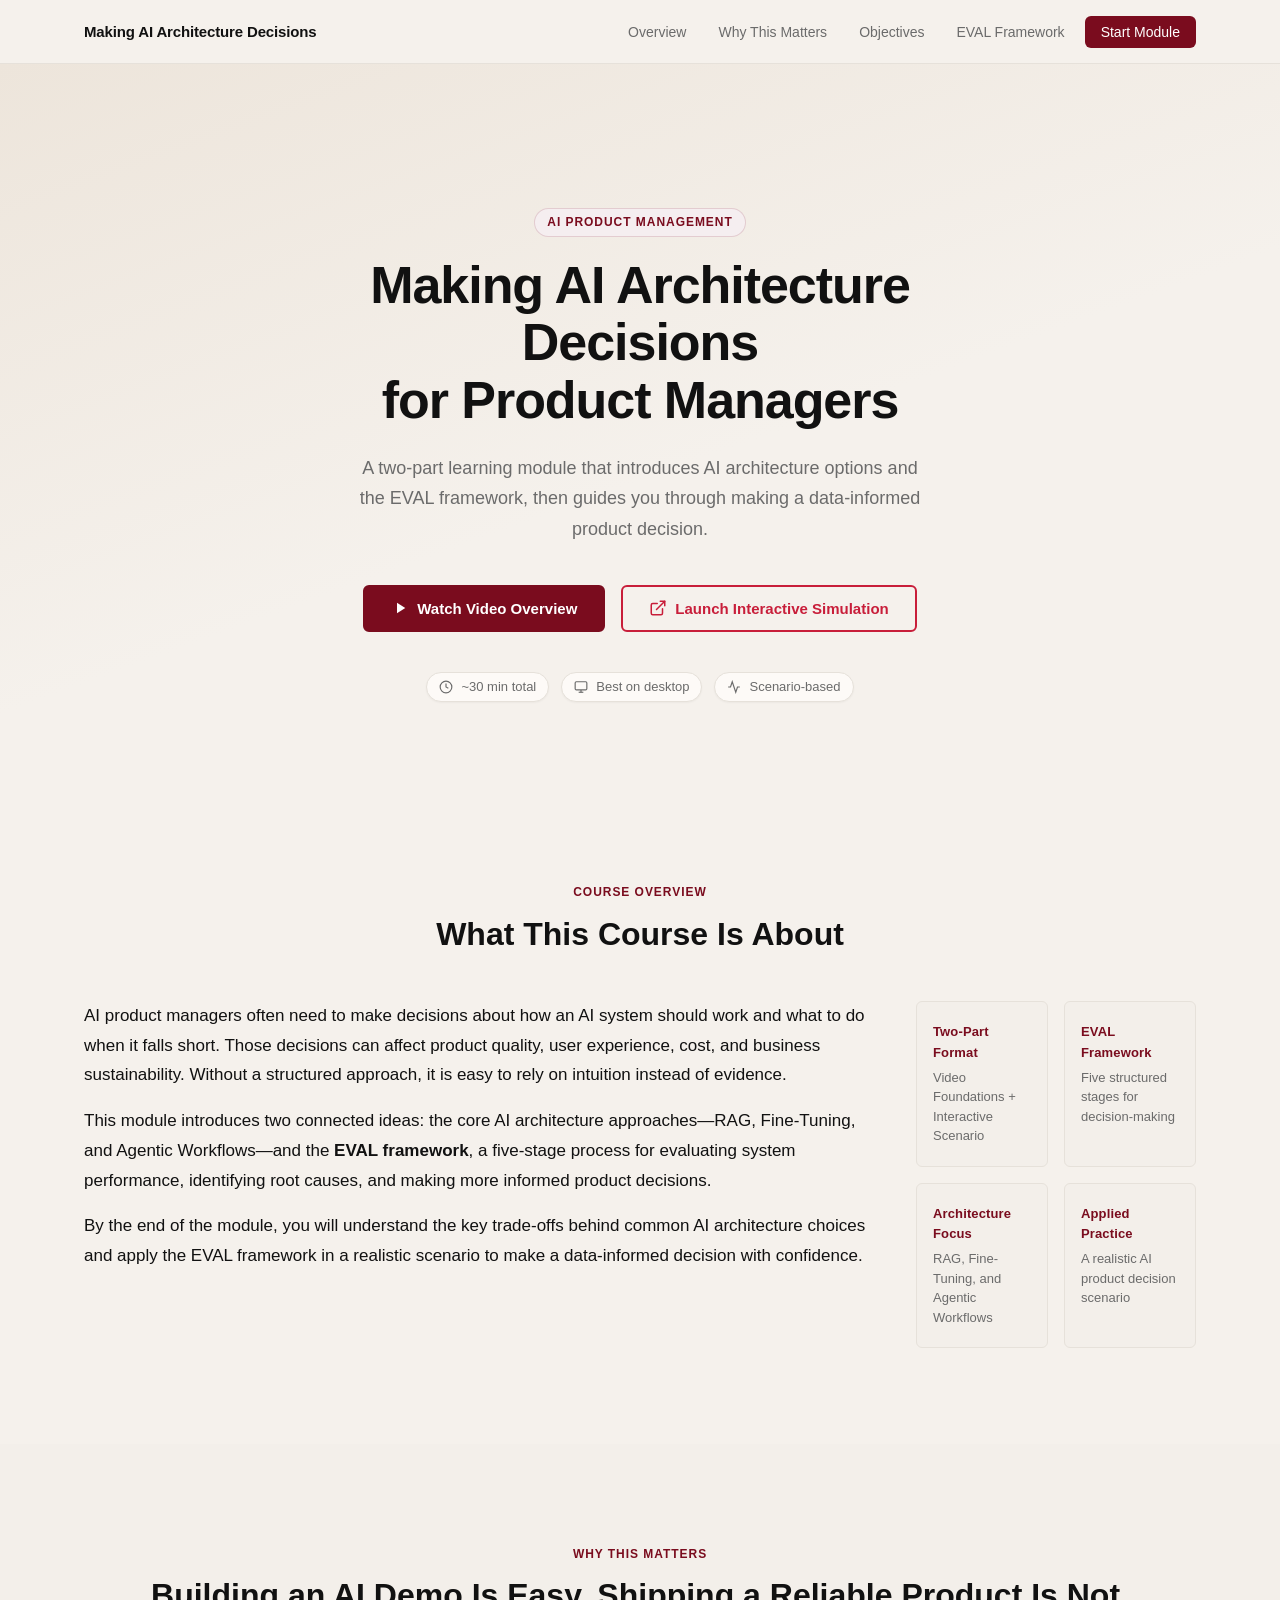
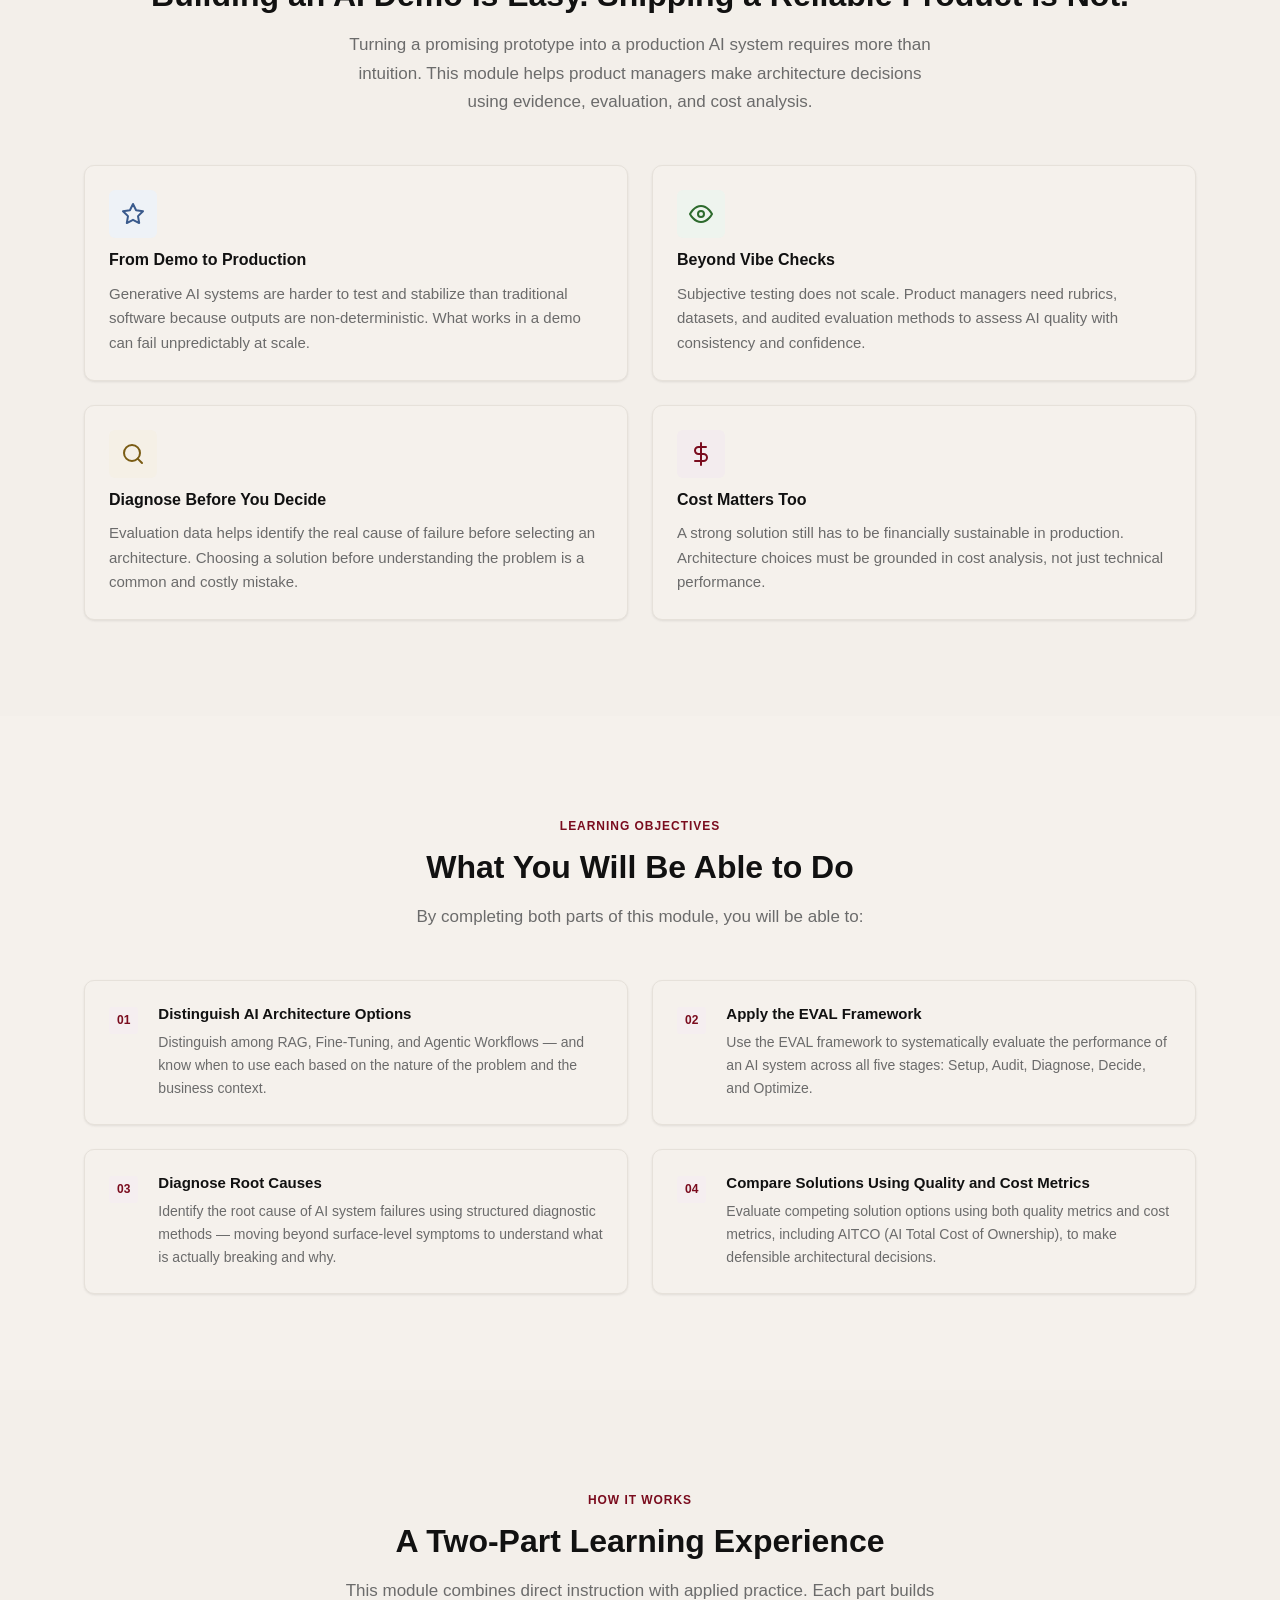
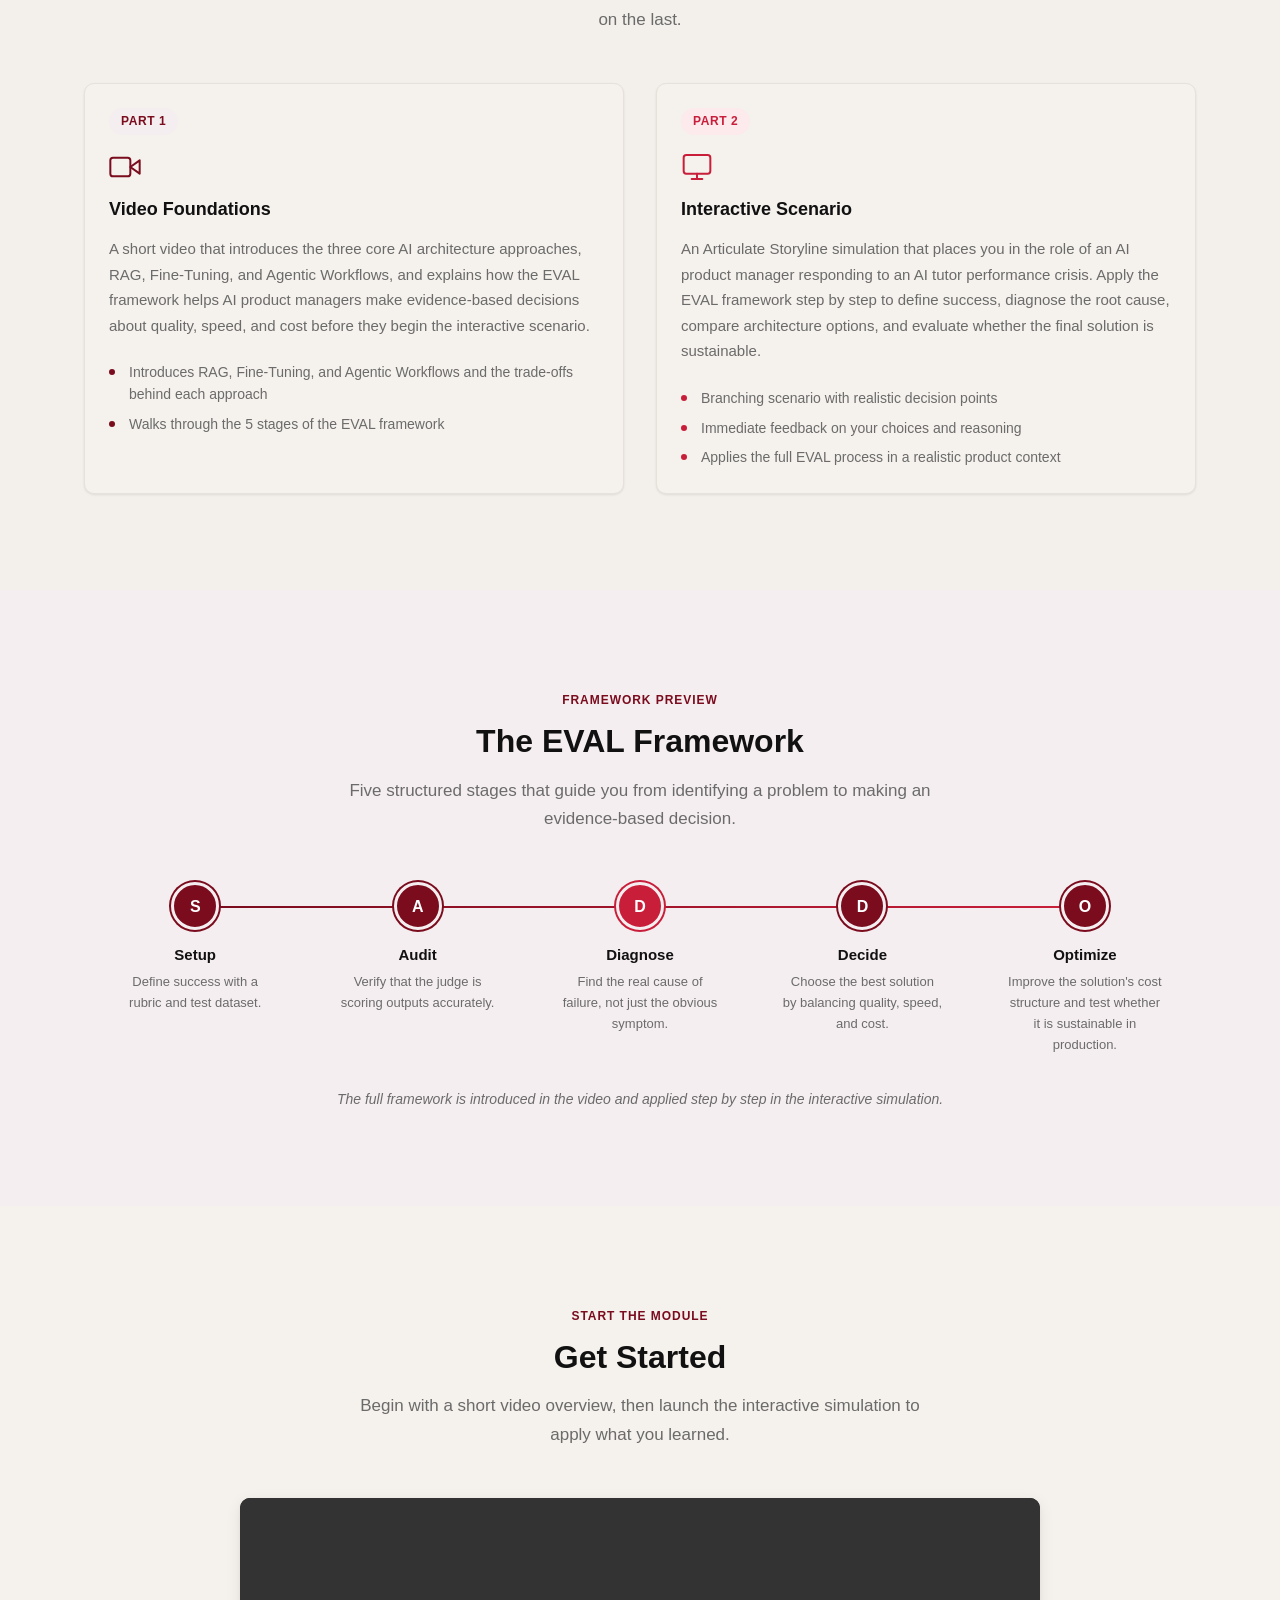
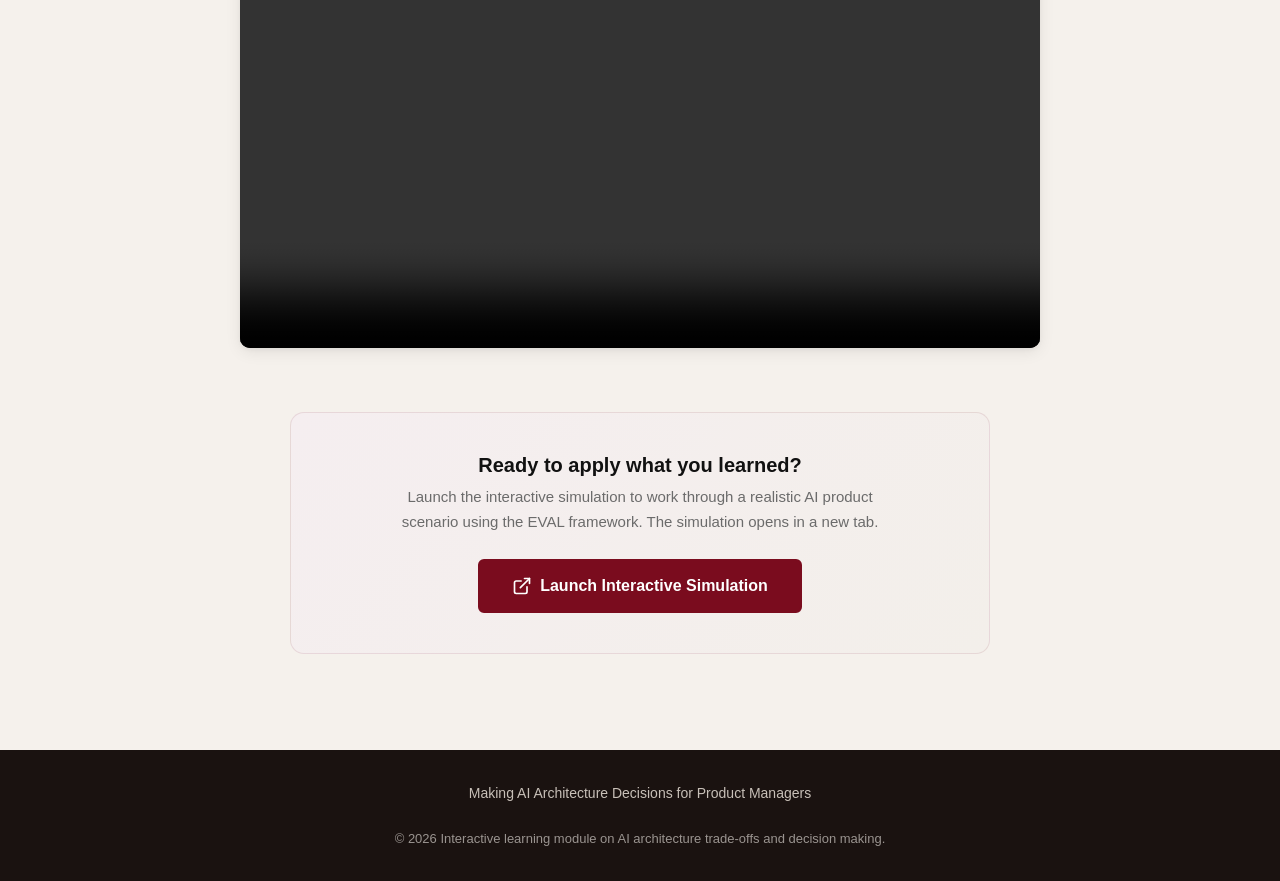
==== index.html @ 61da6699 "Replace dashboard stat cards with course highlight cards in Overview section Removes number-driven m" ====
<!DOCTYPE html>
<html lang="en">
<head>
  <meta charset="UTF-8">
  <meta name="viewport" content="width=device-width, initial-scale=1.0">
  <meta name="description" content="A practical two-part learning module on the EVAL framework — built for product managers who need to make smarter AI architecture decisions.">
  <title>Making AI Architecture Decisions for Product Managers | EVAL Framework</title>

  <!-- Google Fonts: Inter -->
  <link rel="preconnect" href="https://fonts.googleapis.com">
  <link rel="preconnect" href="https://fonts.gstatic.com" crossorigin>
  <link href="https://fonts.googleapis.com/css2?family=Inter:wght@400;500;600;700;800&display=swap" rel="stylesheet">

  <link rel="stylesheet" href="assets/css/styles.css">
</head>

<!-- ============================================================
  TODO: Replace the Storyline URL below before publishing.
  Change: data-storyline-url="https://REPLACE_WITH_YOUR_STORYLINE_URL"
  To:     data-storyline-url="https://your-actual-url.com/your-module/story.html"
  This single change updates ALL launch buttons on the page automatically.
  ============================================================ -->
<body data-storyline-url="https://zhijing-lin.github.io/AI-PM-2/">

  <!-- ============================================================
    NAVIGATION
  ============================================================ -->
<header class="site-header" role="banner">
  <div class="container nav-inner">
    <span class="nav-brand">Making AI Architecture Decisions</span>
    <nav class="site-nav" aria-label="Course navigation">
      <ul class="nav-list" role="list">
        <li><a href="#overview" class="nav-link">Overview</a></li>
        <li><a href="#why" class="nav-link">Why This Matters</a></li>
        <li><a href="#objectives" class="nav-link">Objectives</a></li>
        <li><a href="#eval-framework" class="nav-link">EVAL Framework</a></li>
        <li><a href="#start-module" class="nav-link nav-link--cta">Start Module</a></li>
      </ul>
    </nav>
  </div>
</header>

<main id="main-content">

    <!-- ============================================================
      SECTION 1: HERO
    ============================================================ -->
    <section id="hero" class="hero" aria-labelledby="hero-title">
      <div class="container hero__inner">
        <div class="hero__badge">AI Product Management</div>
        <h1 class="hero__title" id="hero-title">
          Making AI Architecture Decisions<br>for Product Managers
        </h1>
        <p class="hero__subtitle">
          A two-part learning module that introduces AI architecture options and the EVAL framework, then guides you through making a data-informed product decision.
        </p>
        <div class="hero__ctas">
          <a href="#start-module" class="btn btn-primary" aria-label="Watch video overview — scrolls to video section">
            <svg aria-hidden="true" xmlns="http://www.w3.org/2000/svg" width="18" height="18" viewBox="0 0 24 24" fill="currentColor"><path d="M8 5v14l11-7z"/></svg>
            Watch Video Overview
          </a>
          <a href="https://zhijing-lin.github.io/AI-PM-2/"
             class="btn btn-secondary"
             data-storyline-target
             target="_blank"
             rel="noopener noreferrer"
             aria-label="Launch interactive simulation — opens in a new tab">
            <svg aria-hidden="true" xmlns="http://www.w3.org/2000/svg" width="18" height="18" viewBox="0 0 24 24" fill="none" stroke="currentColor" stroke-width="2" stroke-linecap="round" stroke-linejoin="round"><path d="M18 13v6a2 2 0 0 1-2 2H5a2 2 0 0 1-2-2V8a2 2 0 0 1 2-2h6"/><polyline points="15 3 21 3 21 9"/><line x1="10" y1="14" x2="21" y2="3"/></svg>
            Launch Interactive Simulation
          </a>
        </div>
        <div class="hero__meta" aria-label="Course details">
          <span class="meta-pill">
            <svg aria-hidden="true" xmlns="http://www.w3.org/2000/svg" width="14" height="14" viewBox="0 0 24 24" fill="none" stroke="currentColor" stroke-width="2"><circle cx="12" cy="12" r="10"/><polyline points="12 6 12 12 16 14"/></svg>
            ~30 min total
          </span>
          <span class="meta-pill">
            <svg aria-hidden="true" xmlns="http://www.w3.org/2000/svg" width="14" height="14" viewBox="0 0 24 24" fill="none" stroke="currentColor" stroke-width="2"><rect x="2" y="3" width="20" height="14" rx="2" ry="2"/><line x1="8" y1="21" x2="16" y2="21"/><line x1="12" y1="17" x2="12" y2="21"/></svg>
            Best on desktop
          </span>
          <span class="meta-pill">
            <svg aria-hidden="true" xmlns="http://www.w3.org/2000/svg" width="14" height="14" viewBox="0 0 24 24" fill="none" stroke="currentColor" stroke-width="2"><polyline points="22 12 18 12 15 21 9 3 6 12 2 12"/></svg>
            Scenario-based
          </span>
        </div>
      </div>
    </section>

    <!-- ============================================================
      SECTION 2: COURSE OVERVIEW
    ============================================================ -->
    <section id="overview" class="section bg-white" aria-labelledby="overview-title">
      <div class="container">
        <div class="section-header">
          <span class="section-label">Course Overview</span>
          <h2 class="section-title" id="overview-title">What This Course Is About</h2>
        </div>
        <div class="overview-grid">
          <div class="overview-text">
            <p>
              AI product managers often need to make decisions about how an AI system should work and what to do when it falls short. Those decisions can affect product quality, user experience, cost, and business sustainability. Without a structured approach, it is easy to rely on intuition instead of evidence.
            </p>
            <p>
              This module introduces two connected ideas: the core AI architecture approaches—RAG, Fine-Tuning, and Agentic Workflows—and the <strong>EVAL framework</strong>, a five-stage process for evaluating system performance, identifying root causes, and making more informed product decisions.
            </p>
            <p>
             By the end of the module, you will understand the key trade-offs behind common AI architecture choices and apply the EVAL framework in a realistic scenario to make a data-informed decision with confidence.
            </p>
          </div>
          <div class="overview-highlights" aria-label="Course highlights">
            <div class="highlight-item">
              <span class="highlight-title">Two-Part Format</span>
              <span class="highlight-desc">Video Foundations + Interactive Scenario</span>
            </div>
            <div class="highlight-item">
              <span class="highlight-title">EVAL Framework</span>
              <span class="highlight-desc">Five structured stages for decision-making</span>
            </div>
            <div class="highlight-item">
              <span class="highlight-title">Architecture Focus</span>
              <span class="highlight-desc">RAG, Fine-Tuning, and Agentic Workflows</span>
            </div>
            <div class="highlight-item">
              <span class="highlight-title">Applied Practice</span>
              <span class="highlight-desc">A realistic AI product decision scenario</span>
            </div>
          </div>
        </div>
      </div>
    </section>

    <!-- ============================================================
      SECTION 3: WHY THIS COURSE MATTERS
    ============================================================ -->
    <section id="why" class="section bg-gray" aria-labelledby="why-title">
      <div class="container">
        <div class="section-header">
          <span class="section-label">Why This Matters</span>
          <h2 class="section-title" id="why-title">Building an AI Demo Is Easy. Shipping a Reliable Product Is Not.</h2>
          <p class="section-intro">
            Turning a promising prototype into a production AI system requires more than intuition.
            This module helps product managers make architecture decisions using evidence, evaluation, and cost analysis.
          </p>
        </div>
        <div class="grid-2" role="list">
          <article class="card pillar-card" role="listitem">
            <div class="pillar-icon pillar-icon--quality" aria-hidden="true">
              <svg xmlns="http://www.w3.org/2000/svg" width="24" height="24" viewBox="0 0 24 24" fill="none" stroke="currentColor" stroke-width="2" stroke-linecap="round" stroke-linejoin="round"><path d="M12 2l3.09 6.26L22 9.27l-5 4.87 1.18 6.88L12 17.77l-6.18 3.25L7 14.14 2 9.27l6.91-1.01L12 2z"/></svg>
            </div>
            <h3 class="pillar-title">From Demo to Production</h3>
            <p class="pillar-desc">
              Generative AI systems are harder to test and stabilize than traditional software
              because outputs are non-deterministic. What works in a demo can fail unpredictably at scale.
            </p>
          </article>
          <article class="card pillar-card" role="listitem">
            <div class="pillar-icon pillar-icon--speed" aria-hidden="true">
              <svg xmlns="http://www.w3.org/2000/svg" width="24" height="24" viewBox="0 0 24 24" fill="none" stroke="currentColor" stroke-width="2" stroke-linecap="round" stroke-linejoin="round"><path d="M1 12s4-8 11-8 11 8 11 8-4 8-11 8-11-8-11-8z"/><circle cx="12" cy="12" r="3"/></svg>
            </div>
            <h3 class="pillar-title">Beyond Vibe Checks</h3>
            <p class="pillar-desc">
              Subjective testing does not scale. Product managers need rubrics, datasets, and
              audited evaluation methods to assess AI quality with consistency and confidence.
            </p>
          </article>
          <article class="card pillar-card" role="listitem">
            <div class="pillar-icon pillar-icon--cost" aria-hidden="true">
              <svg xmlns="http://www.w3.org/2000/svg" width="24" height="24" viewBox="0 0 24 24" fill="none" stroke="currentColor" stroke-width="2" stroke-linecap="round" stroke-linejoin="round"><circle cx="11" cy="11" r="8"/><line x1="21" y1="21" x2="16.65" y2="16.65"/></svg>
            </div>
            <h3 class="pillar-title">Diagnose Before You Decide</h3>
            <p class="pillar-desc">
              Evaluation data helps identify the real cause of failure before selecting an
              architecture. Choosing a solution before understanding the problem is a common and costly mistake.
            </p>
          </article>
          <article class="card pillar-card" role="listitem">
            <div class="pillar-icon pillar-icon--sustainability" aria-hidden="true">
              <svg xmlns="http://www.w3.org/2000/svg" width="24" height="24" viewBox="0 0 24 24" fill="none" stroke="currentColor" stroke-width="2" stroke-linecap="round" stroke-linejoin="round"><line x1="12" y1="1" x2="12" y2="23"/><path d="M17 5H9.5a3.5 3.5 0 0 0 0 7h5a3.5 3.5 0 0 1 0 7H6"/></svg>
            </div>
            <h3 class="pillar-title">Cost Matters Too</h3>
            <p class="pillar-desc">
              A strong solution still has to be financially sustainable in production. Architecture
              choices must be grounded in cost analysis, not just technical performance.
            </p>
          </article>
        </div>
      </div>
    </section>

    <!-- ============================================================
      SECTION 4: LEARNING OBJECTIVES
    ============================================================ -->
    <section id="objectives" class="section bg-white" aria-labelledby="objectives-title">
      <div class="container">
        <div class="section-header">
          <span class="section-label">Learning Objectives</span>
          <h2 class="section-title" id="objectives-title">What You Will Be Able to Do</h2>
          <p class="section-intro">
            By completing both parts of this module, you will be able to:
          </p>
        </div>
        <ol class="objectives-list" role="list">
          <li class="card objective-card" role="listitem">
            <span class="objective-number" aria-hidden="true">01</span>
            <div class="objective-content">
              <h3 class="objective-title">Distinguish AI Architecture Options</h3>
              <p class="objective-desc">
                Distinguish among RAG, Fine-Tuning, and Agentic Workflows — and know when to use
                each based on the nature of the problem and the business context.
              </p>
            </div>
          </li>
          <li class="card objective-card" role="listitem">
            <span class="objective-number" aria-hidden="true">02</span>
            <div class="objective-content">
              <h3 class="objective-title">Apply the EVAL Framework</h3>
              <p class="objective-desc">
                Use the EVAL framework to systematically evaluate the performance of an AI system
                across all five stages: Setup, Audit, Diagnose, Decide, and Optimize.
              </p>
            </div>
          </li>
          <li class="card objective-card" role="listitem">
            <span class="objective-number" aria-hidden="true">03</span>
            <div class="objective-content">
              <h3 class="objective-title">Diagnose Root Causes</h3>
              <p class="objective-desc">
                Identify the root cause of AI system failures using structured diagnostic methods —
                moving beyond surface-level symptoms to understand what is actually breaking and why.
              </p>
            </div>
          </li>
          <li class="card objective-card" role="listitem">
            <span class="objective-number" aria-hidden="true">04</span>
            <div class="objective-content">
              <h3 class="objective-title">Compare Solutions Using Quality and Cost Metrics</h3>
              <p class="objective-desc">
                Evaluate competing solution options using both quality metrics and cost metrics,
                including AITCO (AI Total Cost of Ownership), to make defensible architectural decisions.
              </p>
            </div>
          </li>
        </ol>
      </div>
    </section>

    <!-- ============================================================
      SECTION 5: HOW THE COURSE WORKS
    ============================================================ -->
    <section id="how-it-works" class="section bg-gray" aria-labelledby="how-title">
      <div class="container">
        <div class="section-header">
          <span class="section-label">How It Works</span>
          <h2 class="section-title" id="how-title">A Two-Part Learning Experience</h2>
          <p class="section-intro">
            This module combines direct instruction with applied practice. Each part builds on
            the last.
          </p>
        </div>
        <div class="parts-grid">
          <article class="card part-card">
            <div class="part-number" aria-hidden="true">Part 1</div>
            <div class="part-icon" aria-hidden="true">
              <svg xmlns="http://www.w3.org/2000/svg" width="32" height="32" viewBox="0 0 24 24" fill="none" stroke="currentColor" stroke-width="1.5" stroke-linecap="round" stroke-linejoin="round"><polygon points="23 7 16 12 23 17 23 7"/><rect x="1" y="5" width="15" height="14" rx="2" ry="2"/></svg>
            </div>
            <h3 class="part-title">Video Foundations</h3>
            <p class="part-desc">
              A short video that introduces the three core AI architecture approaches, RAG, 
              Fine-Tuning, and Agentic Workflows, and explains how the EVAL framework helps 
              AI product managers make evidence-based decisions about quality, speed, and cost 
              before they begin the interactive scenario.
            </p>
            <ul class="part-details" aria-label="Part 1 details">
              <li>Introduces RAG, Fine-Tuning, and Agentic Workflows and the trade-offs behind each approach</li>
              <li>Walks through the 5 stages of the EVAL framework</li>
            </ul>
          </article>
          <article class="card part-card">
            <div class="part-number part-number--secondary" aria-hidden="true">Part 2</div>
            <div class="part-icon part-icon--secondary" aria-hidden="true">
              <svg xmlns="http://www.w3.org/2000/svg" width="32" height="32" viewBox="0 0 24 24" fill="none" stroke="currentColor" stroke-width="1.5" stroke-linecap="round" stroke-linejoin="round"><rect x="2" y="3" width="20" height="14" rx="2" ry="2"/><line x1="8" y1="21" x2="16" y2="21"/><line x1="12" y1="17" x2="12" y2="21"/></svg>
            </div>
            <h3 class="part-title">Interactive Scenario</h3>
            <p class="part-desc">
              An Articulate Storyline simulation that places you in the role of an AI product 
              manager responding to an AI tutor performance crisis. Apply the EVAL framework 
              step by step to define success, diagnose the root cause, compare architecture 
              options, and evaluate whether the final solution is sustainable.
            </p>
            <ul class="part-details" aria-label="Part 2 details">
              <li>Branching scenario with realistic decision points</li>
              <li>Immediate feedback on your choices and reasoning</li>
              <li>Applies the full EVAL process in a realistic product context</li>
            </ul>
          </article>
        </div>
      </div>
    </section>

    <!-- ============================================================
      SECTION 6: EVAL FRAMEWORK PREVIEW
    ============================================================ -->
    <section id="eval-framework" class="section bg-indigo-light" aria-labelledby="eval-title">
      <div class="container">
        <div class="section-header">
          <span class="section-label">Framework Preview</span>
          <h2 class="section-title" id="eval-title">The EVAL Framework</h2>
          <p class="section-intro">
            Five structured stages that guide you from identifying a problem to making an evidence-based decision.
          </p>
        </div>
        <div class="eval-steps" role="list" aria-label="EVAL framework stages">
          <div class="eval-step" role="listitem">
            <div class="eval-step__circle" aria-hidden="true">
              <span class="eval-step__num">S</span>
            </div>
            <h3 class="eval-step__title">Setup</h3>
            <p class="eval-step__desc">Define success with a rubric and test dataset.</p>
          </div>
          <div class="eval-step" role="listitem">
            <div class="eval-step__circle" aria-hidden="true">
              <span class="eval-step__num">A</span>
            </div>
            <h3 class="eval-step__title">Audit</h3>
            <p class="eval-step__desc">Verify that the judge is scoring outputs accurately.</p>
          </div>
          <div class="eval-step" role="listitem">
            <div class="eval-step__circle eval-step__circle--accent" aria-hidden="true">
              <span class="eval-step__num">D</span>
            </div>
            <h3 class="eval-step__title">Diagnose</h3>
            <p class="eval-step__desc">Find the real cause of failure, not just the obvious symptom.</p>
          </div>
          <div class="eval-step" role="listitem">
            <div class="eval-step__circle" aria-hidden="true">
              <span class="eval-step__num">D</span>
            </div>
            <h3 class="eval-step__title">Decide</h3>
            <p class="eval-step__desc">Choose the best solution by balancing quality, speed, and cost.</p>
          </div>
          <div class="eval-step" role="listitem">
            <div class="eval-step__circle" aria-hidden="true">
              <span class="eval-step__num">O</span>
            </div>
            <h3 class="eval-step__title">Optimize</h3>
            <p class="eval-step__desc">Improve the solution's cost structure and test whether it is sustainable in production.</p>
          </div>
        </div>
        <p class="eval-footnote">
          The full framework is introduced in the video and applied step by step in the interactive simulation.
        </p>
      </div>
    </section>

    <!-- ============================================================
      SECTION 7: START THE MODULE
      TODO: Place your video file at assets/video/intro.mp4
            See assets/video/README.txt for specifications.
    ============================================================ -->
<section id="start-module" class="section bg-white" aria-labelledby="start-title">
  <div class="container">
    <div class="section-header">
      <span class="section-label">Start the Module</span>
      <h2 class="section-title" id="start-title">Get Started</h2>
      <p class="section-intro">
        Begin with a short video overview, then launch the interactive simulation to apply what you learned.
      </p>
    </div>

        <!-- Video Player -->
        <div class="video-wrapper">
          <!--
            TODO: Place your video file at assets/video/intro.mp4
            See assets/video/README.txt for file specifications.
            Alternatively, replace this <video> block with an <iframe>
            embed from YouTube or Vimeo.
          -->
          <video
            class="course-video"
            controls
            preload="metadata"
            aria-label="Course introduction video: Evaluating AI Systems for Product Managers">
            <source src="assets/video/intro.mp4" type="video/mp4">
            <!-- Fallback message if browser cannot play the video -->
            <p>
              Your browser does not support HTML5 video.
              <a href="assets/video/intro.mp4" download>Download the video</a> to watch it locally.
            </p>
          </video>
        </div>

        <!-- Simulation CTA -->
        <div class="sim-cta-block">
          <div class="sim-cta-text">
            <h3 class="sim-cta-heading">Ready to apply what you learned?</h3>
            <p class="sim-cta-desc">
              Launch the interactive simulation to work through a realistic AI product scenario
              using the EVAL framework. The simulation opens in a new tab.
            </p>
          </div>
          <a href="https://REPLACE_WITH_YOUR_STORYLINE_URL"
             class="btn btn-primary btn-lg"
             data-storyline-target
             target="_blank"
             rel="noopener noreferrer"
             aria-label="Launch interactive simulation — opens in a new tab">
            <svg aria-hidden="true" xmlns="http://www.w3.org/2000/svg" width="20" height="20" viewBox="0 0 24 24" fill="none" stroke="currentColor" stroke-width="2" stroke-linecap="round" stroke-linejoin="round"><path d="M18 13v6a2 2 0 0 1-2 2H5a2 2 0 0 1-2-2V8a2 2 0 0 1 2-2h6"/><polyline points="15 3 21 3 21 9"/><line x1="10" y1="14" x2="21" y2="3"/></svg>
            Launch Interactive Simulation
          </a>
        </div>
      </div>
    </section>


  <!-- ============================================================
    FOOTER
  ============================================================ -->
<footer class="site-footer" role="contentinfo">
  <div class="container footer-inner">
    <p class="footer-text">
      Making AI Architecture Decisions for Product Managers
    </p>
    <p class="footer-copy">
      © <span id="footer-year"></span> Interactive learning module on AI architecture trade-offs and decision making.
    </p>
  </div>
</footer>

  <script src="assets/js/main.js"></script>
</body>
</html>
---- assets/css/styles.css ----
/* ============================================================
   AI PM Course Landing Page — Stylesheet
   Organized: custom properties → reset → typography → layout →
              components → responsive → accessibility
   ============================================================ */


/* ============================================================
   1. CUSTOM PROPERTIES
   ============================================================ */
:root {
  /* Colors — Editorial Burgundy Palette */
  --color-primary:        #7A0C1E;  /* Deep editorial burgundy */
  --color-primary-dark:   #5C0716;
  --color-primary-light:  #F5EEF0;  /* Soft warm rose tint */
  --color-secondary:      #C81E3A;  /* CTA accent / active state */
  --color-secondary-dark: #A01830;
  --color-secondary-light:#FCEAED;  /* Very light rose */
  --color-accent:         #7A0C1E;  /* Notice box border — matches primary */

  --color-text:           #111111;
  --color-text-muted:     #6B6B6B;
  --color-text-light:     #9A9A9A;

  --color-bg-white:       #F5F1EC;  /* Warm editorial off-white */
  --color-bg-gray:        #F3EFEA;  /* Secondary warm background */
  --color-border:         #E6E1DA;
  --color-border-strong:  #D4CFC8;

  --color-footer-bg:      #1A1210;  /* Very dark warm brown-black */
  --color-footer-text:    #9A9490;

  /* Typography */
  --font-family-heading: 'Plus Jakarta Sans', -apple-system, BlinkMacSystemFont, 'Segoe UI', sans-serif;
  --font-family-body:    'Source Sans 3', -apple-system, BlinkMacSystemFont, 'Segoe UI', sans-serif;
  --font-family: var(--font-family-body);

  /* Spacing */
  --space-1:  0.25rem;   /*  4px */
  --space-2:  0.5rem;    /*  8px */
  --space-3:  0.75rem;   /* 12px */
  --space-4:  1rem;      /* 16px */
  --space-5:  1.25rem;   /* 20px */
  --space-6:  1.5rem;    /* 24px */
  --space-8:  2rem;      /* 32px */
  --space-10: 2.5rem;    /* 40px */
  --space-12: 3rem;      /* 48px */
  --space-16: 4rem;      /* 64px */
  --space-20: 5rem;      /* 80px */
  --space-24: 6rem;      /* 96px */

  /* Layout */
  --max-width:        1160px;
  --max-width-narrow: 760px;
  --nav-height:       64px;

  /* Borders */
  --radius-sm: 3px;
  --radius-md: 6px;   /* Buttons — editorial, not overly rounded */
  --radius-lg: 10px;  /* Cards */
  --radius-xl: 14px;
  --radius-full: 9999px;

  /* Shadows — softer, editorial */
  --shadow-sm:   0 1px 2px rgba(0,0,0,0.04);
  --shadow-card: 0 1px 3px rgba(0,0,0,0.06), 0 1px 2px rgba(0,0,0,0.03);
  --shadow-lg:   0 4px 16px rgba(0,0,0,0.08), 0 2px 4px rgba(0,0,0,0.04);

  /* Transitions */
  --transition-fast: 120ms ease;
  --transition-base: 220ms ease;
}


/* ============================================================
   2. RESET & BASE
   ============================================================ */
*, *::before, *::after {
  box-sizing: border-box;
  margin: 0;
  padding: 0;
}

html {
  scroll-behavior: smooth;
  font-size: 16px;
  -webkit-text-size-adjust: 100%;
}

body {
  font-family: var(--font-family);
  color: var(--color-text);
  background-color: var(--color-bg-white);
  line-height: 1.6;
  -webkit-font-smoothing: antialiased;
  -moz-osx-font-smoothing: grayscale;
}

img, video, svg {
  display: block;
  max-width: 100%;
}

a {
  color: var(--color-primary);
  text-decoration: none;
}

a:hover {
  text-decoration: underline;
}

ul, ol {
  list-style: none;
}

/* Offset sections below sticky nav */
section[id] {
  scroll-margin-top: calc(var(--nav-height) + var(--space-4));
}


/* ============================================================
   3. TYPOGRAPHY
   ============================================================ */
h1, h2, h3, h4 {
  font-family: var(--font-family-heading);
  font-weight: 700;
  line-height: 1.2;
  color: var(--color-text);
}

h1 { font-size: clamp(2rem, 5vw, 3rem); }
h2 { font-size: clamp(1.5rem, 3vw, 2rem); }
h3 { font-size: 1.125rem; }
p  { margin-bottom: 0; }

p + p { margin-top: var(--space-4); }


/* ============================================================
   4. LAYOUT UTILITIES
   ============================================================ */
.container {
  max-width: var(--max-width);
  margin-inline: auto;
  padding-inline: var(--space-6);
}

.container--narrow {
  max-width: var(--max-width-narrow);
}

.section {
  padding-block: var(--space-24);
}

.bg-white       { background-color: var(--color-bg-white); }
.bg-gray        { background-color: var(--color-bg-gray); }
.bg-indigo-light{ background-color: var(--color-primary-light); }

.grid-2 {
  display: grid;
  grid-template-columns: repeat(2, 1fr);
  gap: var(--space-6);
}


/* ============================================================
   5. SECTION HEADER (shared across sections)
   ============================================================ */
.section-header {
  text-align: center;
  margin-bottom: var(--space-12);
}

.section-label {
  display: inline-block;
  font-size: 0.75rem;
  font-weight: 600;
  letter-spacing: 0.08em;
  text-transform: uppercase;
  color: var(--color-primary);
  margin-bottom: var(--space-3);
}

.section-title {
  margin-bottom: var(--space-4);
}

.section-intro {
  font-size: 1.0625rem;
  color: var(--color-text-muted);
  max-width: 600px;
  margin-inline: auto;
  line-height: 1.7;
}


/* ============================================================
   6. NAVIGATION
   ============================================================ */
.site-header {
  position: sticky;
  top: 0;
  z-index: 100;
  height: var(--nav-height);
  background-color: rgba(245, 241, 236, 0.97);
  backdrop-filter: blur(8px);
  -webkit-backdrop-filter: blur(8px);
  border-bottom: 1px solid var(--color-border);
  transition: box-shadow var(--transition-base);
}

.site-header--scrolled {
  box-shadow: 0 1px 6px rgba(0, 0, 0, 0.06);
}

.nav-inner {
  display: flex;
  align-items: center;
  justify-content: space-between;
  height: 100%;
}

.nav-brand {
  font-family: var(--font-family-heading);
  font-weight: 700;
  font-size: 0.9375rem;
  color: var(--color-text);
  letter-spacing: -0.01em;
  white-space: nowrap;
}

.nav-list {
  display: flex;
  align-items: center;
  gap: var(--space-2);
}

.nav-link {
  font-size: 0.875rem;
  font-weight: 500;
  color: var(--color-text-muted);
  padding: var(--space-2) var(--space-3);
  border-radius: var(--radius-md);
  transition: color var(--transition-fast), background-color var(--transition-fast);
  text-decoration: none;
  white-space: nowrap;
}

.nav-link:hover {
  color: var(--color-primary);
  background-color: var(--color-primary-light);
  text-decoration: none;
}

.nav-link--active {
  color: var(--color-primary);
  font-weight: 600;
}

.nav-link--cta {
  background-color: var(--color-primary);
  color: #fff !important;
  padding: var(--space-2) var(--space-4);
  border-radius: var(--radius-md);
}

.nav-link--cta:hover {
  background-color: var(--color-primary-dark);
  color: #fff;
}


/* ============================================================
   7. BUTTONS
   ============================================================ */
.btn {
  display: inline-flex;
  align-items: center;
  gap: var(--space-2);
  padding: 0.6875rem 1.625rem;
  border-radius: var(--radius-md);
  font-family: var(--font-family-heading);
  font-size: 0.9375rem;
  font-weight: 600;
  text-decoration: none;
  cursor: pointer;
  border: 2px solid transparent;
  transition: background-color var(--transition-fast),
              border-color var(--transition-fast),
              color var(--transition-fast),
              transform var(--transition-fast),
              box-shadow var(--transition-fast);
  line-height: 1.4;
}

.btn-lg {
  font-size: 1rem;
  padding: 0.875rem 2rem;
}

.btn-primary {
  background-color: var(--color-primary);
  color: #fff;
  border-color: var(--color-primary);
}

.btn-primary:hover {
  background-color: var(--color-primary-dark);
  border-color: var(--color-primary-dark);
  transform: translateY(-1px);
  box-shadow: 0 4px 14px rgba(200, 30, 58, 0.25);
  text-decoration: none;
  color: #fff;
}

.btn-secondary {
  background-color: transparent;
  color: var(--color-secondary);
  border-color: var(--color-secondary);
}

.btn-secondary:hover {
  background-color: var(--color-primary);
  color: #fff;
  border-color: var(--color-primary);
  transform: translateY(-1px);
  box-shadow: 0 4px 14px rgba(122, 12, 30, 0.20);
  text-decoration: none;
}


/* ============================================================
   8. HERO
   ============================================================ */
.hero {
  padding-top: calc(var(--nav-height) + var(--space-20));
  padding-bottom: var(--space-20);
  background: linear-gradient(160deg, #EDE5DB 0%, var(--color-bg-white) 55%);
  text-align: center;
}

.hero__inner {
  max-width: 760px;
  margin-inline: auto;
}

.hero__badge {
  display: inline-block;
  font-size: 0.75rem;
  font-weight: 600;
  letter-spacing: 0.08em;
  text-transform: uppercase;
  color: var(--color-primary);
  background-color: var(--color-primary-light);
  border: 1px solid rgba(122, 12, 30, 0.15);
  padding: var(--space-1) var(--space-3);
  border-radius: var(--radius-full);
  margin-bottom: var(--space-5);
}

.hero__title {
  font-size: clamp(2.25rem, 5.5vw, 3.25rem);
  font-weight: 800;
  line-height: 1.1;
  letter-spacing: -0.02em;
  color: var(--color-text);
  margin-bottom: var(--space-6);
}

.hero__subtitle {
  font-size: 1.125rem;
  color: var(--color-text-muted);
  line-height: 1.7;
  max-width: 580px;
  margin-inline: auto;
  margin-bottom: var(--space-10);
}

.hero__ctas {
  display: flex;
  gap: var(--space-4);
  justify-content: center;
  flex-wrap: wrap;
  margin-bottom: var(--space-10);
}

.hero__meta {
  display: flex;
  gap: var(--space-3);
  justify-content: center;
  flex-wrap: wrap;
}

.meta-pill {
  display: inline-flex;
  align-items: center;
  gap: var(--space-2);
  font-size: 0.8125rem;
  font-weight: 500;
  color: var(--color-text-muted);
  background-color: #FDFAF7;
  border: 1px solid var(--color-border);
  padding: var(--space-1) var(--space-3);
  border-radius: var(--radius-full);
  box-shadow: var(--shadow-sm);
}


/* ============================================================
   9. CARDS (shared base)
   ============================================================ */
.card {
  background-color: var(--color-bg-white);
  border: 1px solid var(--color-border);
  border-radius: var(--radius-lg);
  padding: var(--space-6);
  box-shadow: var(--shadow-card);
  transition: box-shadow var(--transition-base),
              border-color var(--transition-base),
              transform var(--transition-base);
}

.card:hover {
  box-shadow: var(--shadow-lg);
  border-color: var(--color-primary);
  transform: translateY(-2px);
}


/* ============================================================
   10. COURSE OVERVIEW
   ============================================================ */
.overview-grid {
  display: grid;
  grid-template-columns: 1fr 280px;
  gap: var(--space-12);
  align-items: start;
}

.overview-text p {
  font-size: 1.0625rem;
  color: var(--color-text);
  line-height: 1.75;
}

.overview-highlights {
  display: grid;
  grid-template-columns: 1fr 1fr;
  gap: var(--space-4);
}

.highlight-item {
  background-color: var(--color-bg-gray);
  border: 1px solid var(--color-border);
  border-radius: var(--radius-md);
  padding: var(--space-5) var(--space-4);
  display: flex;
  flex-direction: column;
  gap: var(--space-1);
}

.highlight-title {
  display: block;
  font-family: var(--font-family-heading);
  font-size: 0.8125rem;
  font-weight: 700;
  color: var(--color-primary);
  letter-spacing: 0.01em;
}

.highlight-desc {
  display: block;
  font-size: 0.8125rem;
  color: var(--color-text-muted);
  line-height: 1.5;
}


/* ============================================================
   11. WHY IT MATTERS — PILLAR CARDS
   ============================================================ */
.pillar-card {
  display: flex;
  flex-direction: column;
  gap: var(--space-3);
}

.pillar-icon {
  width: 48px;
  height: 48px;
  border-radius: var(--radius-md);
  display: flex;
  align-items: center;
  justify-content: center;
  flex-shrink: 0;
}

.pillar-icon--quality       { background-color: #EEF2F7; color: #3A5A8C; }
.pillar-icon--speed         { background-color: #EEF4EE; color: #2D6A2D; }
.pillar-icon--cost          { background-color: #F5F0E6; color: #7A5C14; }
.pillar-icon--sustainability{ background-color: #F3ECEE; color: #7A0C1E; }

.pillar-title {
  font-size: 1rem;
  font-weight: 700;
}

.pillar-desc {
  font-size: 0.9375rem;
  color: var(--color-text-muted);
  line-height: 1.65;
}


/* ============================================================
   12. LEARNING OBJECTIVES
   ============================================================ */
.objectives-list {
  display: grid;
  grid-template-columns: repeat(2, 1fr);
  gap: var(--space-6);
  counter-reset: objectives;
}

.objective-card {
  display: flex;
  gap: var(--space-5);
  align-items: flex-start;
}

.objective-number {
  font-size: 0.75rem;
  font-weight: 800;
  color: var(--color-primary);
  background-color: var(--color-primary-light);
  border-radius: var(--radius-sm);
  padding: var(--space-1) var(--space-2);
  white-space: nowrap;
  flex-shrink: 0;
  margin-top: 2px;
  font-feature-settings: 'tnum';
}

.objective-content {}

.objective-title {
  font-size: 0.9375rem;
  font-weight: 700;
  margin-bottom: var(--space-2);
  color: var(--color-text);
}

.objective-desc {
  font-size: 0.875rem;
  color: var(--color-text-muted);
  line-height: 1.65;
}


/* ============================================================
   13. HOW IT WORKS — PART CARDS
   ============================================================ */
.parts-grid {
  display: grid;
  grid-template-columns: repeat(2, 1fr);
  gap: var(--space-8);
}

.part-card {
  display: flex;
  flex-direction: column;
  gap: var(--space-4);
}

.part-number {
  display: inline-block;
  font-size: 0.75rem;
  font-weight: 700;
  letter-spacing: 0.05em;
  text-transform: uppercase;
  color: var(--color-primary);
  background-color: var(--color-primary-light);
  padding: var(--space-1) var(--space-3);
  border-radius: var(--radius-full);
  width: fit-content;
}

.part-number--secondary {
  color: var(--color-secondary);
  background-color: var(--color-secondary-light);
}

.part-icon {
  color: var(--color-primary);
}

.part-icon--secondary {
  color: var(--color-secondary);
}

.part-title {
  font-size: 1.125rem;
  font-weight: 700;
}

.part-desc {
  font-size: 0.9375rem;
  color: var(--color-text-muted);
  line-height: 1.7;
}

.part-details {
  list-style: none;
  display: flex;
  flex-direction: column;
  gap: var(--space-2);
  margin-top: var(--space-2);
}

.part-details li {
  font-size: 0.875rem;
  color: var(--color-text-muted);
  padding-left: var(--space-5);
  position: relative;
  line-height: 1.55;
}

.part-details li::before {
  content: '';
  position: absolute;
  left: 0;
  top: 0.5em;
  width: 6px;
  height: 6px;
  border-radius: 50%;
  background-color: var(--color-primary);
  flex-shrink: 0;
}

.part-card:last-child .part-details li::before {
  background-color: var(--color-secondary);
}


/* ============================================================
   14. EVAL FRAMEWORK
   ============================================================ */
.eval-steps {
  display: flex;
  align-items: flex-start;
  position: relative;
  gap: 0;
  margin-bottom: var(--space-8);
}

/* Horizontal connecting line behind all step circles */
.eval-steps::before {
  content: '';
  position: absolute;
  top: 24px;         /* vertically centers with the circle (48px / 2 = 24px) */
  left: calc(10% + 24px);
  right: calc(10% + 24px);
  height: 2px;
  background: linear-gradient(90deg, var(--color-primary), var(--color-secondary));  /* deep burgundy → CTA red */
  z-index: 0;
}

.eval-step {
  flex: 1;
  display: flex;
  flex-direction: column;
  align-items: center;
  text-align: center;
  padding: 0 var(--space-3);
  position: relative;
  z-index: 1;
}

.eval-step__circle {
  width: 48px;
  height: 48px;
  border-radius: 50%;
  background-color: var(--color-primary);
  color: #fff;
  display: flex;
  align-items: center;
  justify-content: center;
  font-weight: 800;
  font-size: 1rem;
  margin-bottom: var(--space-4);
  flex-shrink: 0;
  border: 3px solid var(--color-primary-light); /* "punches through" the connecting line */
  box-shadow: 0 0 0 2px var(--color-primary);
  transition: transform var(--transition-base), box-shadow var(--transition-base);
}

.eval-step__circle--accent {
  background-color: var(--color-secondary);
  box-shadow: 0 0 0 2px var(--color-secondary);
}

.eval-step:hover .eval-step__circle {
  transform: scale(1.1);
  box-shadow: 0 0 0 3px var(--color-primary), 0 4px 12px rgba(122, 12, 30, 0.25);
}

.eval-step:hover .eval-step__circle--accent {
  box-shadow: 0 0 0 3px var(--color-secondary), 0 4px 12px rgba(200, 30, 58, 0.25);
}

.eval-step__num {
  font-size: 1rem;
  font-weight: 800;
  letter-spacing: -0.01em;
}

.eval-step__title {
  font-size: 0.9375rem;
  font-weight: 700;
  color: var(--color-text);
  margin-bottom: var(--space-2);
}

.eval-step__desc {
  font-size: 0.8125rem;
  color: var(--color-text-muted);
  line-height: 1.6;
  max-width: 160px;
}

.eval-footnote {
  text-align: center;
  font-size: 0.875rem;
  color: var(--color-text-muted);
  font-style: italic;
}


/* ============================================================
   15. VIDEO SECTION
   ============================================================ */
.video-wrapper {
  max-width: 800px;
  margin-inline: auto;
  margin-bottom: var(--space-16);
}

.course-video {
  width: 100%;
  border-radius: var(--radius-lg);
  box-shadow: var(--shadow-lg);
  background-color: var(--color-text); /* dark bg while video loads */
  aspect-ratio: 16 / 9;               /* reserves layout space before video loads */
}

.video-caption {
  margin-top: var(--space-3);
  text-align: center;
  font-size: 0.8125rem;
  color: var(--color-text-muted);
}

.sim-cta-block {
  max-width: 700px;
  margin-inline: auto;
  background: linear-gradient(135deg, var(--color-primary-light) 0%, var(--color-bg-gray) 100%);
  border: 1px solid rgba(122, 12, 30, 0.10);
  border-radius: var(--radius-xl);
  padding: var(--space-10) var(--space-12);
  display: flex;
  flex-direction: column;
  align-items: center;
  text-align: center;
  gap: var(--space-6);
}

.sim-cta-heading {
  font-size: 1.25rem;
  font-weight: 700;
  margin-bottom: var(--space-2);
}

.sim-cta-desc {
  font-size: 0.9375rem;
  color: var(--color-text-muted);
  line-height: 1.65;
  max-width: 480px;
  margin-inline: auto;
}


/* ============================================================
   16. BEFORE YOU BEGIN — NOTICE BOX
   ============================================================ */
.notice-box {
  background-color: #FAF7F5;
  border: 1px solid var(--color-border);
  border-left: 4px solid var(--color-primary);
  border-radius: var(--radius-md);
  padding: var(--space-8);
}

.notice-list {
  display: flex;
  flex-direction: column;
  gap: var(--space-5);
}

.notice-list li {
  font-size: 0.9375rem;
  color: var(--color-text);
  line-height: 1.65;
  padding-left: var(--space-6);
  position: relative;
}

.notice-list li::before {
  content: '';
  position: absolute;
  left: 0;
  top: 0.45em;
  width: 8px;
  height: 8px;
  border-radius: 50%;
  background-color: var(--color-accent);
}

.notice-list li strong {
  font-weight: 600;
  color: var(--color-text);
  display: block;
  margin-bottom: var(--space-1);
}


/* ============================================================
   17. ABOUT THIS PROJECT
   ============================================================ */
.about-content p {
  font-size: 1rem;
  color: var(--color-text);
  line-height: 1.75;
}

.tools-used {
  display: flex;
  flex-wrap: wrap;
  gap: var(--space-3);
  margin-top: var(--space-8);
}

.tool-badge {
  font-size: 0.8125rem;
  font-weight: 600;
  color: var(--color-primary);
  background-color: var(--color-primary-light);
  border: 1px solid rgba(122, 12, 30, 0.15);
  padding: var(--space-2) var(--space-4);
  border-radius: var(--radius-full);
}


/* ============================================================
   18. FOOTER
   ============================================================ */
.site-footer {
  background-color: var(--color-footer-bg);
  padding-block: var(--space-8);
}

.footer-inner {
  display: flex;
  flex-direction: column;
  align-items: center;
  gap: var(--space-2);
  text-align: center;
}

.footer-text {
  font-size: 0.875rem;
  color: #C8C0B8;
  font-weight: 500;
}

.footer-copy {
  font-size: 0.8125rem;
  color: var(--color-footer-text);
}


/* ============================================================
   19. RESPONSIVE — TABLET (≤ 1024px)
   ============================================================ */
@media (max-width: 1024px) {
  .overview-grid {
    grid-template-columns: 1fr;
  }

  .overview-highlights {
    grid-template-columns: repeat(4, 1fr);
  }

  .eval-step__desc {
    max-width: 120px;
  }
}


/* ============================================================
   20. RESPONSIVE — MOBILE LANDSCAPE (≤ 768px)
   ============================================================ */
@media (max-width: 768px) {
  .section {
    padding-block: var(--space-16);
  }

  /* Nav: hide links, show brand only */
  .site-nav {
    display: none;
  }

  /* Hero */
  .hero {
    padding-top: calc(var(--nav-height) + var(--space-12));
    padding-bottom: var(--space-12);
  }

  /* Grids collapse to single column */
  .grid-2,
  .objectives-list,
  .parts-grid {
    grid-template-columns: 1fr;
  }

  /* Stats row */
  .overview-highlights {
    grid-template-columns: repeat(2, 1fr);
  }

  /* EVAL steps: stack vertically */
  .eval-steps {
    flex-direction: column;
    align-items: flex-start;
    gap: var(--space-4);
  }

  .eval-steps::before {
    /* Vertical line instead of horizontal */
    left: 24px;
    top: 24px;
    bottom: 24px;
    right: auto;
    width: 2px;
    height: auto;
  }

  .eval-step {
    flex-direction: row;
    align-items: flex-start;
    text-align: left;
    gap: var(--space-5);
    padding: 0;
  }

  .eval-step__circle {
    margin-bottom: 0;
    flex-shrink: 0;
  }

  .eval-step__desc {
    max-width: none;
  }

  /* Sim CTA block */
  .sim-cta-block {
    padding: var(--space-8);
  }
}


/* ============================================================
   21. RESPONSIVE — MOBILE PORTRAIT (≤ 480px)
   ============================================================ */
@media (max-width: 480px) {
  :root {
    --space-24: 4rem; /* tighten section padding on phones */
  }

  .container {
    padding-inline: var(--space-4);
  }

  .hero__title {
    font-size: 1.875rem;
  }

  .hero__ctas .btn {
    width: 100%;
    justify-content: center;
  }

  .hero__meta {
    flex-direction: column;
    align-items: center;
  }

  .overview-highlights {
    grid-template-columns: repeat(2, 1fr);
  }

  .notice-box {
    padding: var(--space-5) var(--space-6);
  }

  .sim-cta-block {
    padding: var(--space-6);
  }

  .tools-used {
    flex-direction: column;
  }
}


/* ============================================================
   22. FOCUS & ACCESSIBILITY
   ============================================================ */
/* Visible focus ring for keyboard navigation */
:focus-visible {
  outline: 2px solid var(--color-primary);
  outline-offset: 3px;
  border-radius: var(--radius-sm);
}

/* Remove default focus for mouse users */
:focus:not(:focus-visible) {
  outline: none;
}

/* Skip-to-main link (visually hidden until focused) */
.skip-link {
  position: absolute;
  top: -9999px;
  left: var(--space-4);
  background-color: var(--color-primary);
  color: #fff;
  padding: var(--space-2) var(--space-4);
  border-radius: var(--radius-md);
  font-weight: 600;
  z-index: 999;
  text-decoration: none;
}

.skip-link:focus {
  top: var(--space-4);
}


/* ============================================================
   23. REDUCED MOTION
   ============================================================ */
@media (prefers-reduced-motion: reduce) {
  *, *::before, *::after {
    transition: none !important;
    animation: none !important;
  }

  html {
    scroll-behavior: auto;
  }
}
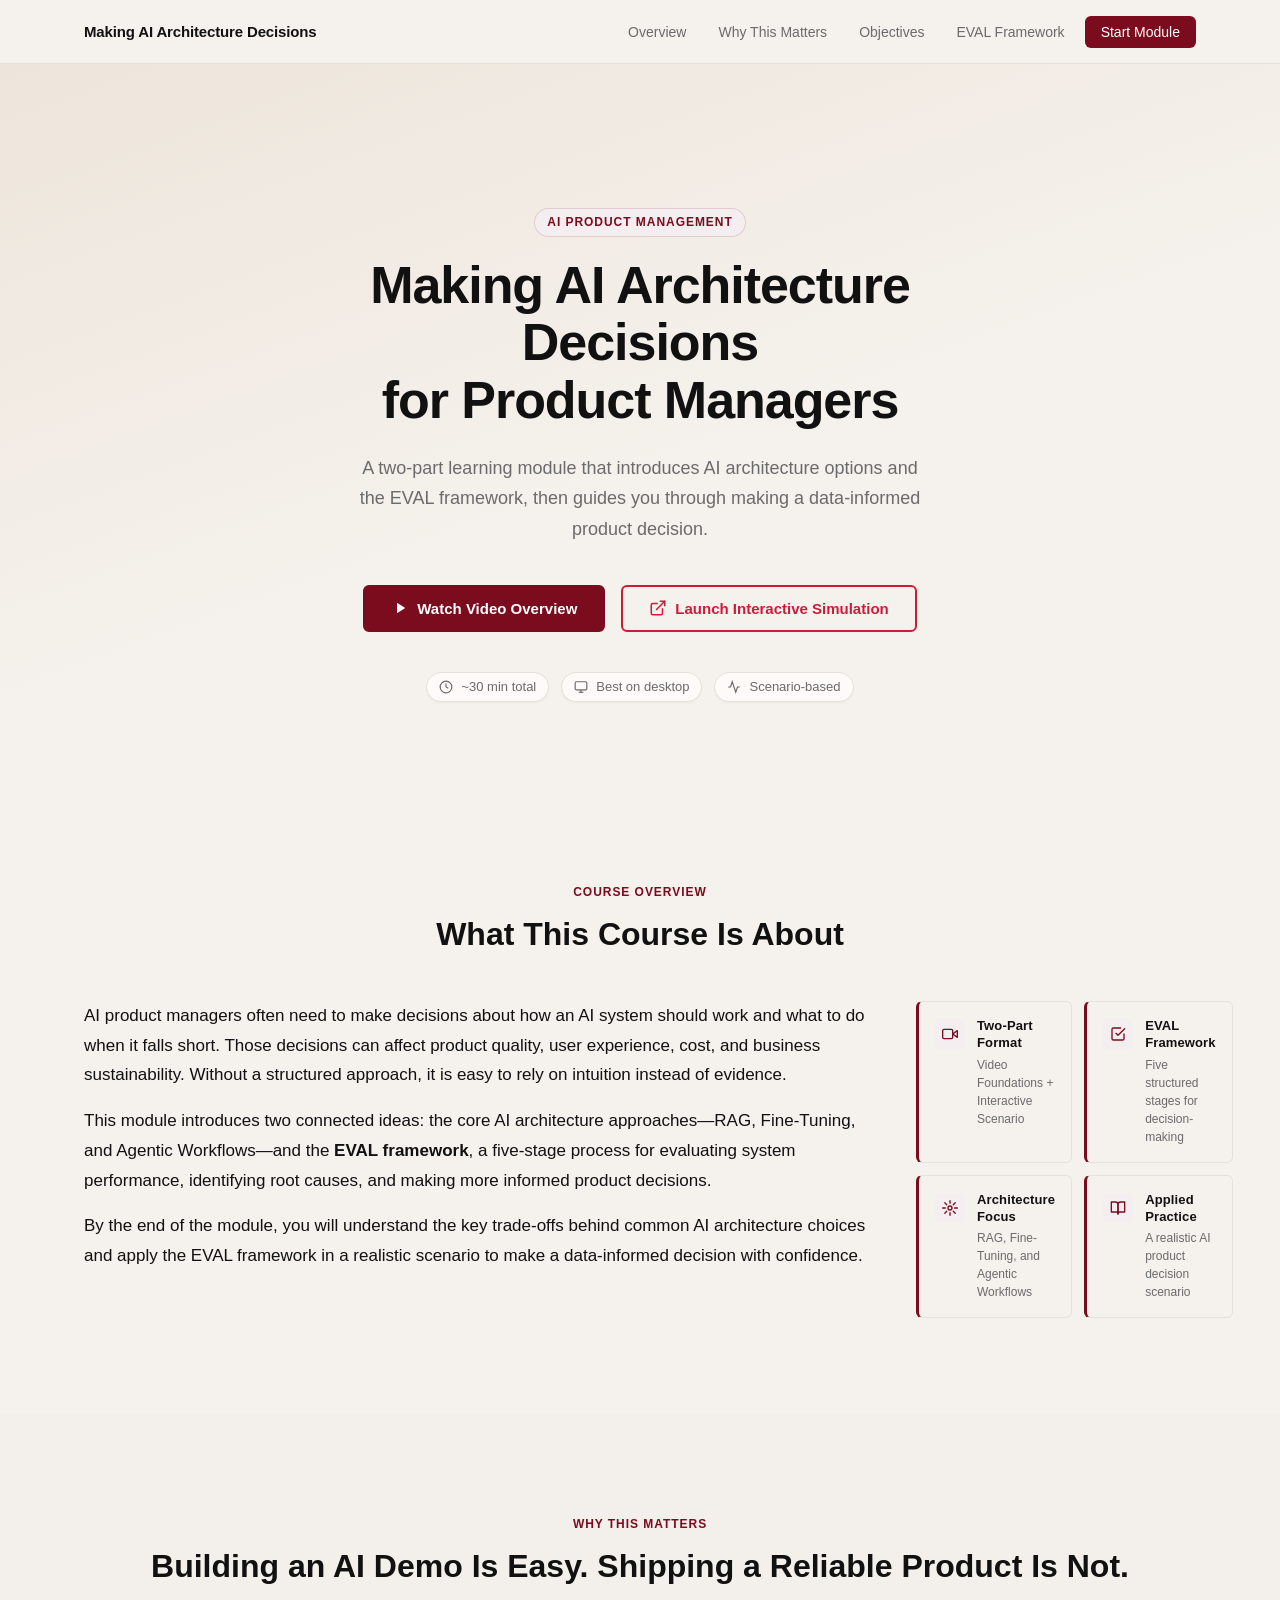
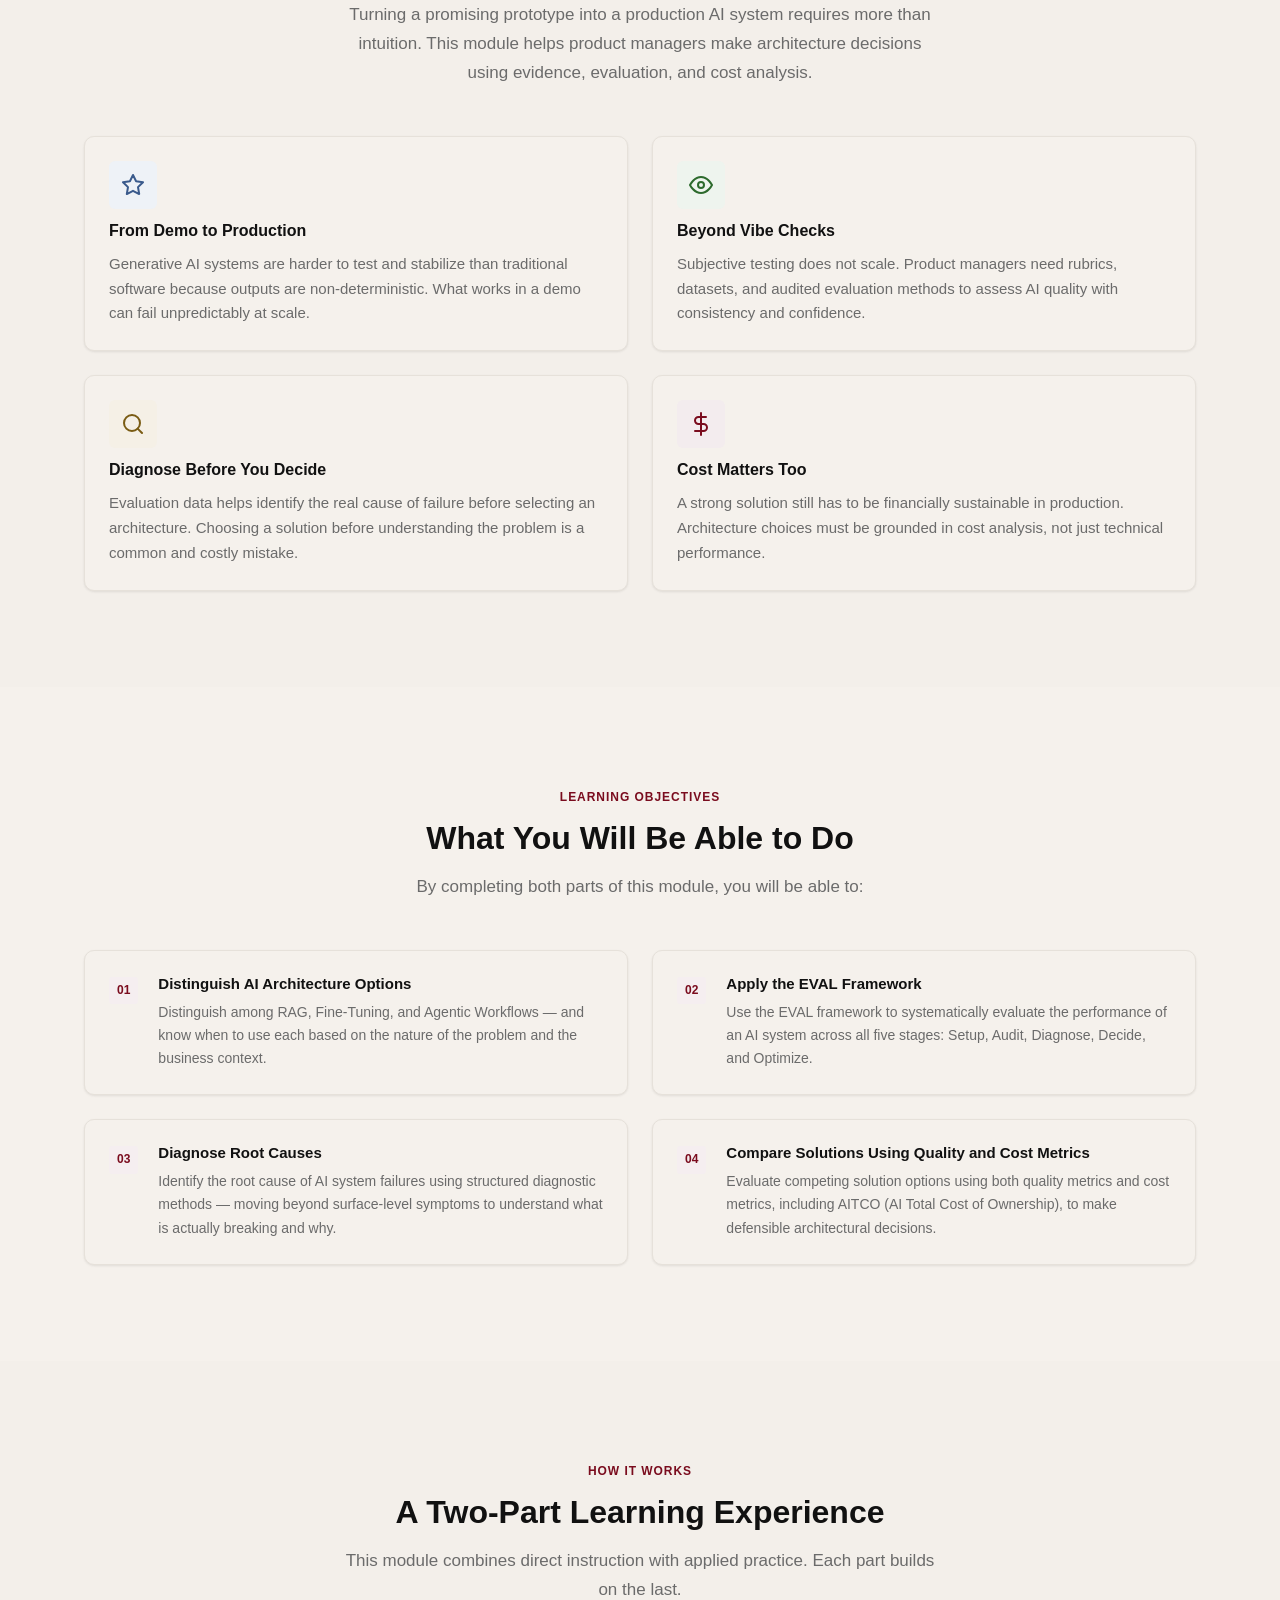
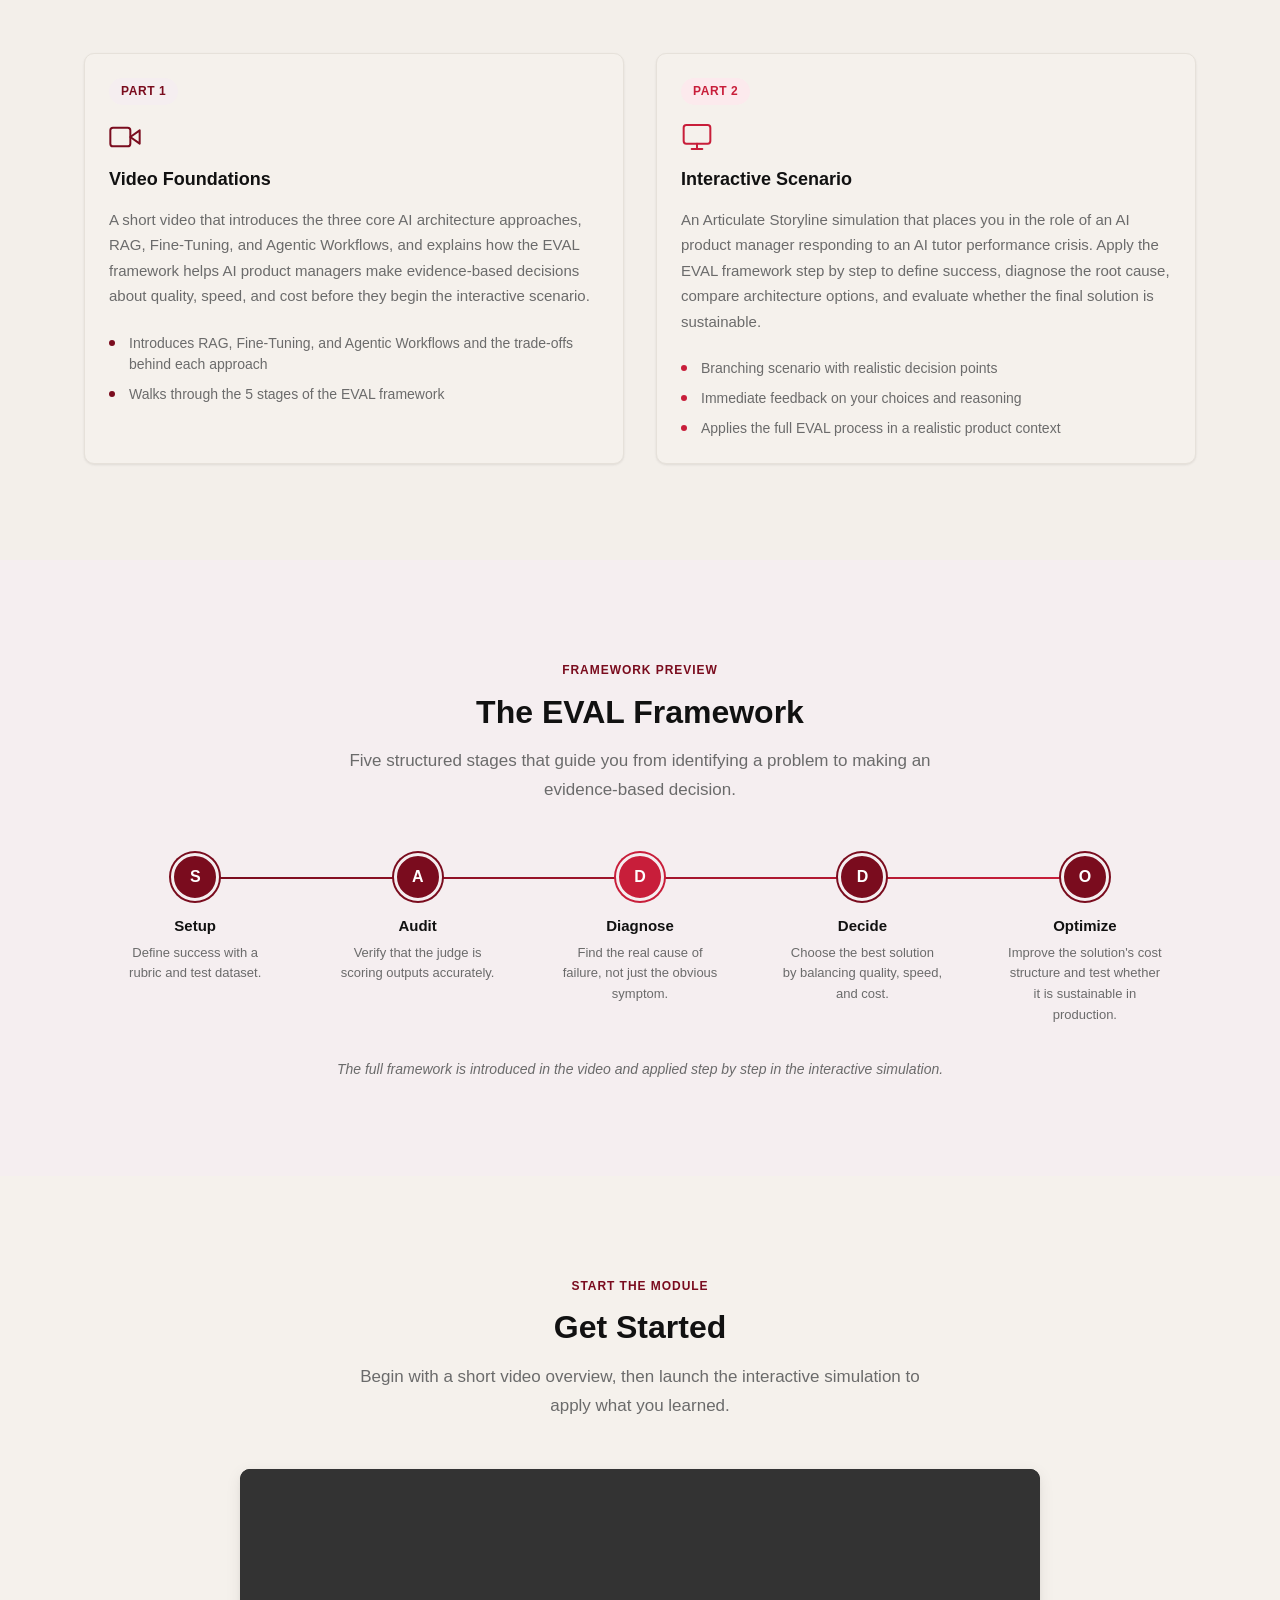
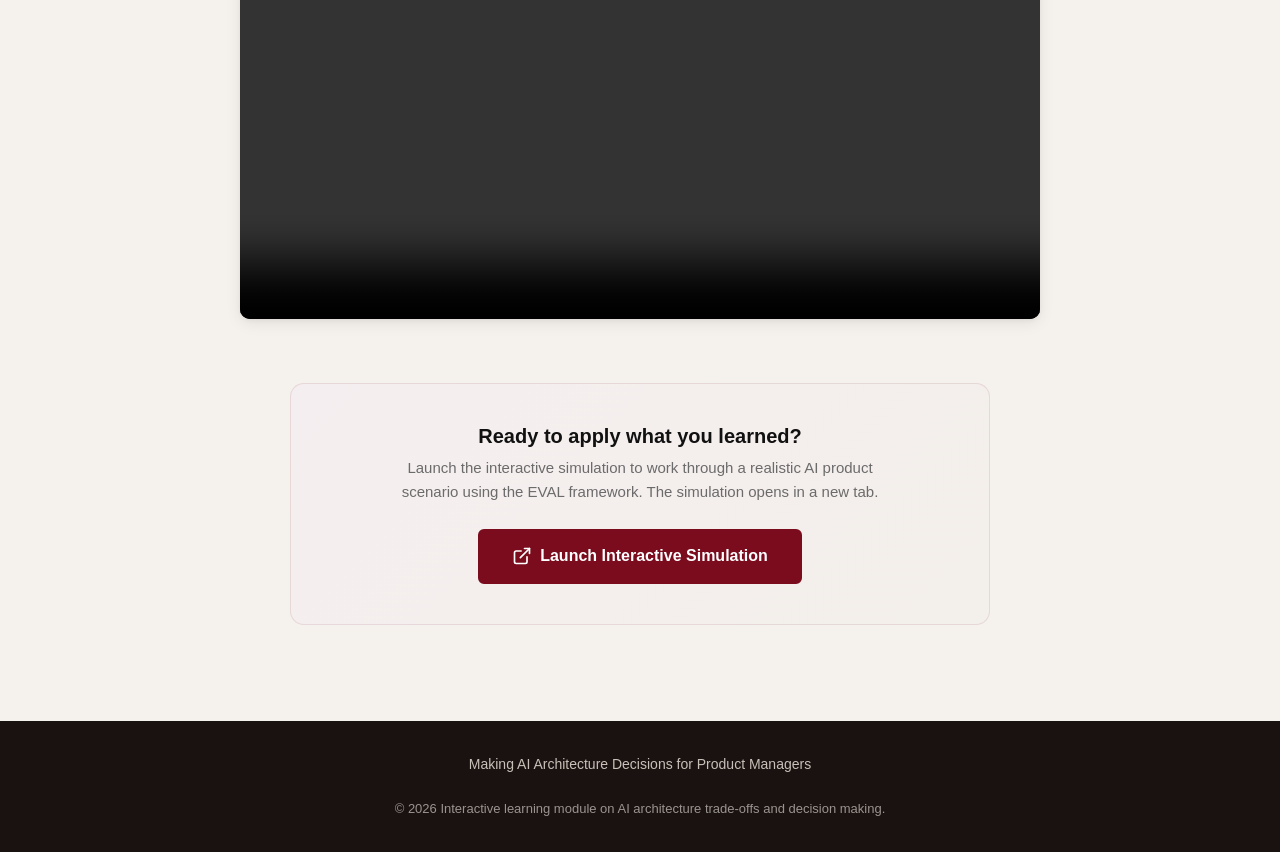
==== commit 2926a2e9: "Redesign course highlight cards with icon badges and accent borders Adds small icon badge, left burg" ====
--- a/index.html
+++ b/index.html
@@ -109,20 +109,40 @@
           </div>
           <div class="overview-highlights" aria-label="Course highlights">
             <div class="highlight-item">
-              <span class="highlight-title">Two-Part Format</span>
-              <span class="highlight-desc">Video Foundations + Interactive Scenario</span>
+              <div class="highlight-icon" aria-hidden="true">
+                <svg xmlns="http://www.w3.org/2000/svg" width="16" height="16" viewBox="0 0 24 24" fill="none" stroke="currentColor" stroke-width="2" stroke-linecap="round" stroke-linejoin="round"><polygon points="23 7 16 12 23 17 23 7"/><rect x="1" y="5" width="15" height="14" rx="2" ry="2"/></svg>
+              </div>
+              <div class="highlight-body">
+                <span class="highlight-title">Two-Part Format</span>
+                <span class="highlight-desc">Video Foundations + Interactive Scenario</span>
+              </div>
             </div>
             <div class="highlight-item">
-              <span class="highlight-title">EVAL Framework</span>
-              <span class="highlight-desc">Five structured stages for decision-making</span>
+              <div class="highlight-icon" aria-hidden="true">
+                <svg xmlns="http://www.w3.org/2000/svg" width="16" height="16" viewBox="0 0 24 24" fill="none" stroke="currentColor" stroke-width="2" stroke-linecap="round" stroke-linejoin="round"><polyline points="9 11 12 14 22 4"/><path d="M21 12v7a2 2 0 0 1-2 2H5a2 2 0 0 1-2-2V5a2 2 0 0 1 2-2h11"/></svg>
+              </div>
+              <div class="highlight-body">
+                <span class="highlight-title">EVAL Framework</span>
+                <span class="highlight-desc">Five structured stages for decision-making</span>
+              </div>
             </div>
             <div class="highlight-item">
-              <span class="highlight-title">Architecture Focus</span>
-              <span class="highlight-desc">RAG, Fine-Tuning, and Agentic Workflows</span>
+              <div class="highlight-icon" aria-hidden="true">
+                <svg xmlns="http://www.w3.org/2000/svg" width="16" height="16" viewBox="0 0 24 24" fill="none" stroke="currentColor" stroke-width="2" stroke-linecap="round" stroke-linejoin="round"><circle cx="12" cy="12" r="3"/><path d="M12 1v4M12 19v4M4.22 4.22l2.83 2.83M16.95 16.95l2.83 2.83M1 12h4M19 12h4M4.22 19.78l2.83-2.83M16.95 7.05l2.83-2.83"/></svg>
+              </div>
+              <div class="highlight-body">
+                <span class="highlight-title">Architecture Focus</span>
+                <span class="highlight-desc">RAG, Fine-Tuning, and Agentic Workflows</span>
+              </div>
             </div>
             <div class="highlight-item">
-              <span class="highlight-title">Applied Practice</span>
-              <span class="highlight-desc">A realistic AI product decision scenario</span>
+              <div class="highlight-icon" aria-hidden="true">
+                <svg xmlns="http://www.w3.org/2000/svg" width="16" height="16" viewBox="0 0 24 24" fill="none" stroke="currentColor" stroke-width="2" stroke-linecap="round" stroke-linejoin="round"><path d="M2 3h6a4 4 0 0 1 4 4v14a3 3 0 0 0-3-3H2z"/><path d="M22 3h-6a4 4 0 0 0-4 4v14a3 3 0 0 1 3-3h7z"/></svg>
+              </div>
+              <div class="highlight-body">
+                <span class="highlight-title">Applied Practice</span>
+                <span class="highlight-desc">A realistic AI product decision scenario</span>
+              </div>
             </div>
           </div>
         </div>
--- a/assets/css/styles.css
+++ b/assets/css/styles.css
@@ -449,14 +449,41 @@
 .overview-highlights {
   display: grid;
   grid-template-columns: 1fr 1fr;
-  gap: var(--space-4);
+  gap: var(--space-3);
 }
 
 .highlight-item {
-  background-color: var(--color-bg-gray);
+  background-color: var(--color-bg-white);
   border: 1px solid var(--color-border);
+  border-left: 3px solid var(--color-primary);
   border-radius: var(--radius-md);
-  padding: var(--space-5) var(--space-4);
+  padding: var(--space-4) var(--space-4);
+  display: flex;
+  flex-direction: row;
+  align-items: flex-start;
+  gap: var(--space-3);
+  transition: box-shadow var(--transition-fast), border-color var(--transition-fast);
+}
+
+.highlight-item:hover {
+  box-shadow: var(--shadow-card);
+  border-left-color: var(--color-secondary);
+}
+
+.highlight-icon {
+  flex-shrink: 0;
+  width: 30px;
+  height: 30px;
+  background-color: var(--color-primary-light);
+  border-radius: var(--radius-sm);
+  display: flex;
+  align-items: center;
+  justify-content: center;
+  color: var(--color-primary);
+  margin-top: 1px;
+}
+
+.highlight-body {
   display: flex;
   flex-direction: column;
   gap: var(--space-1);
@@ -467,13 +494,14 @@
   font-family: var(--font-family-heading);
   font-size: 0.8125rem;
   font-weight: 700;
-  color: var(--color-primary);
+  color: var(--color-text);
   letter-spacing: 0.01em;
+  line-height: 1.3;
 }
 
 .highlight-desc {
   display: block;
-  font-size: 0.8125rem;
+  font-size: 0.75rem;
   color: var(--color-text-muted);
   line-height: 1.5;
 }
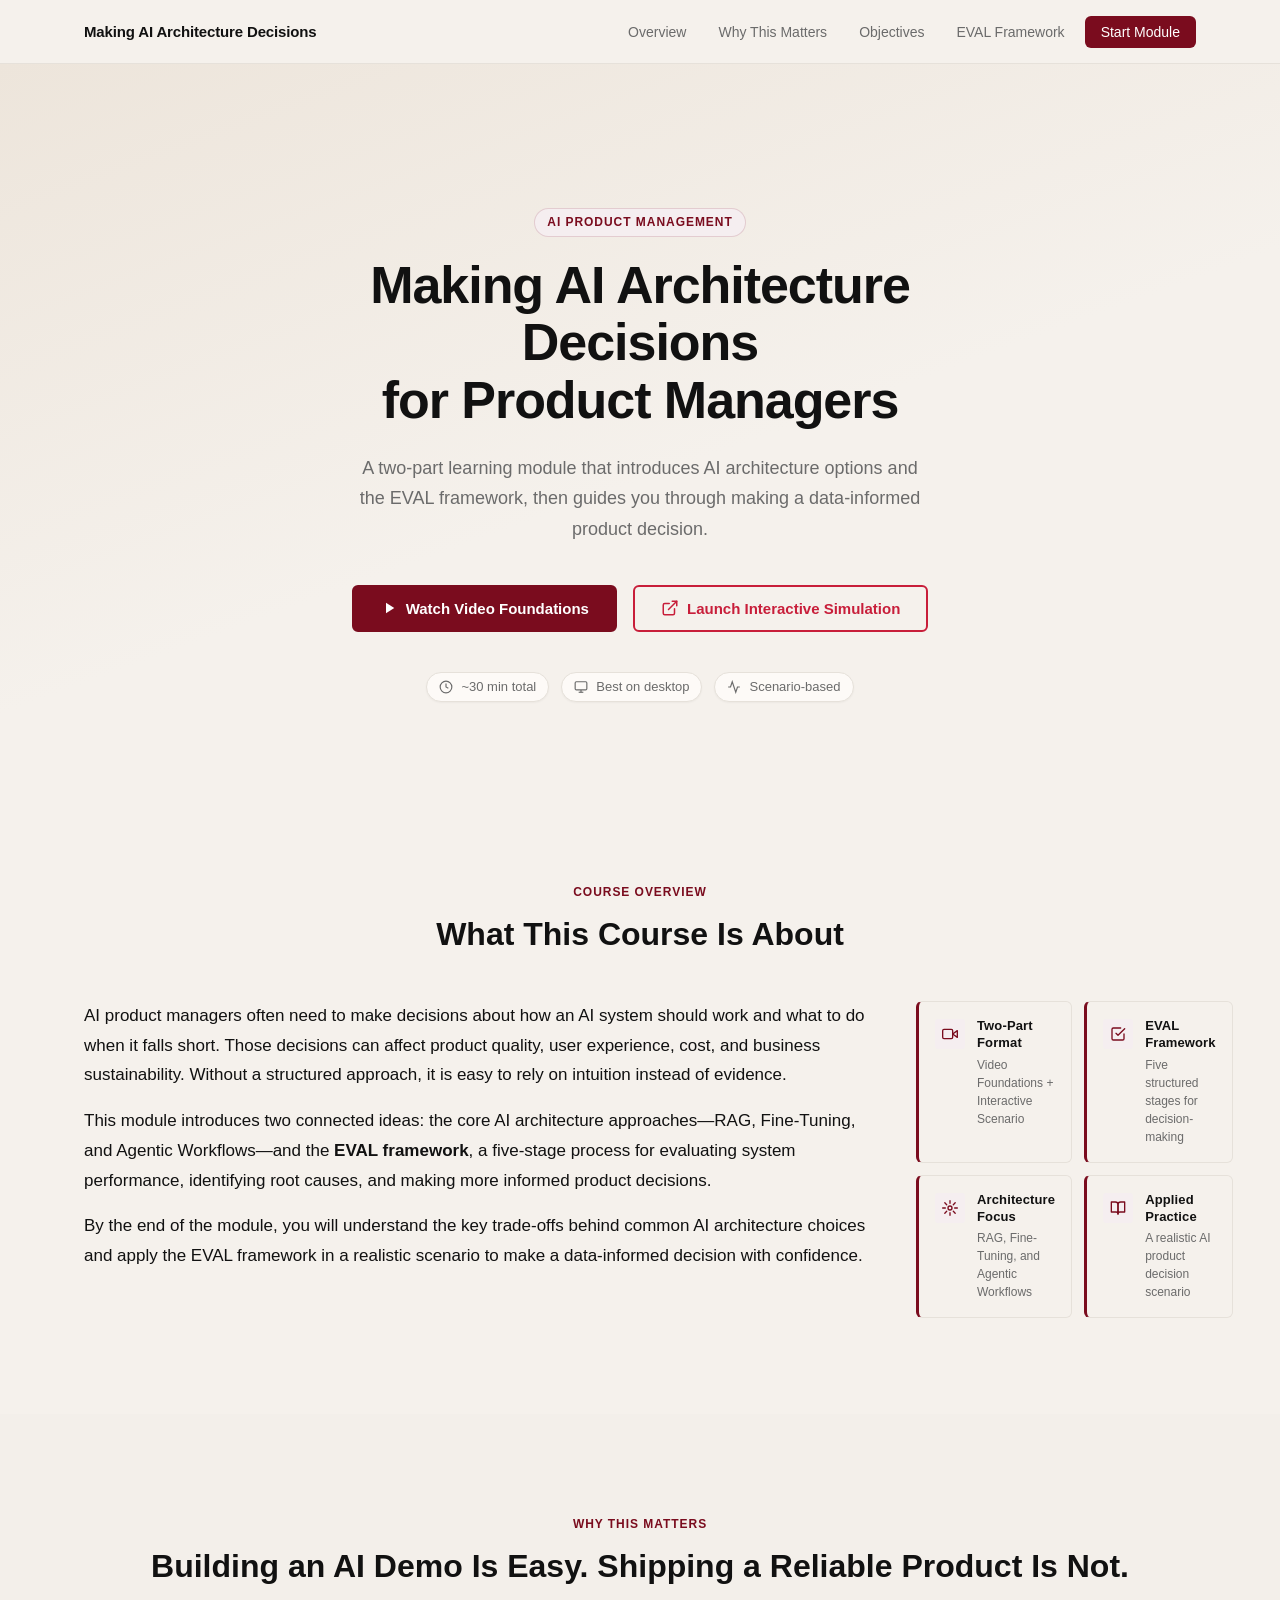
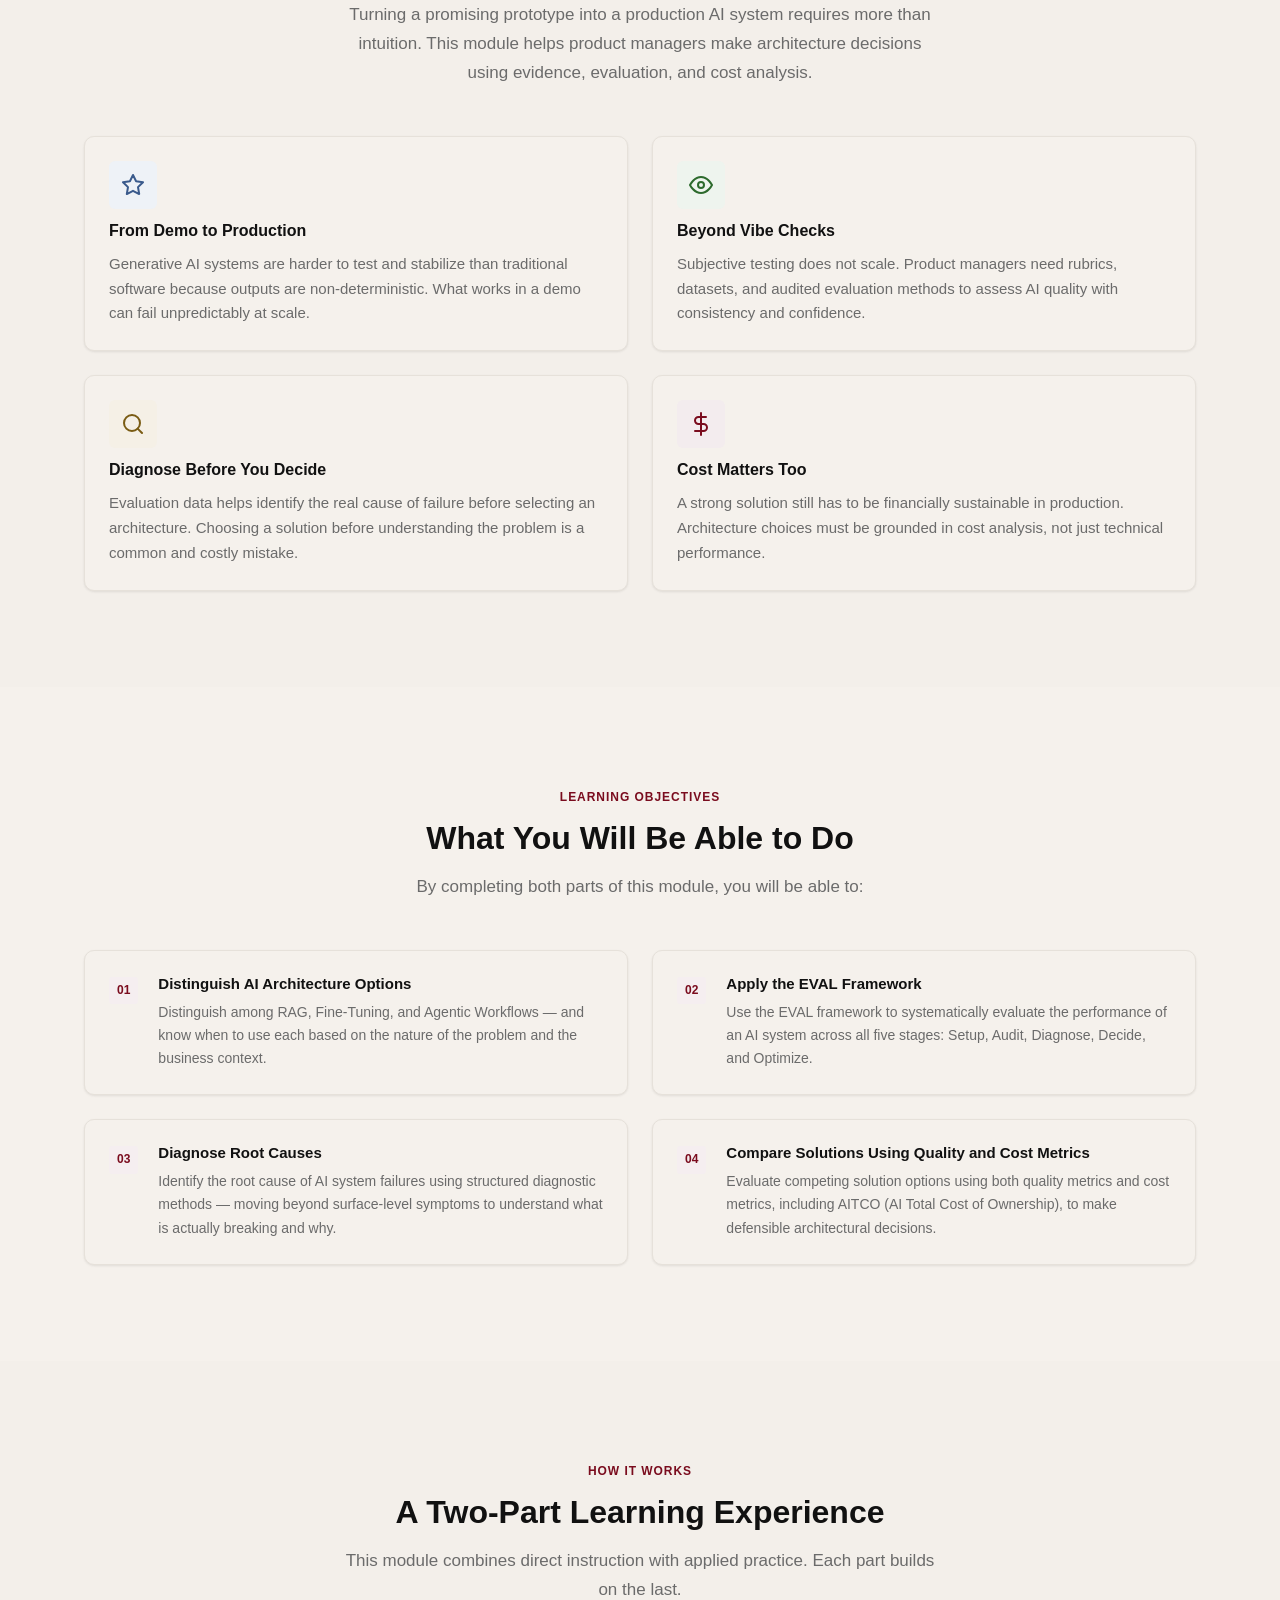
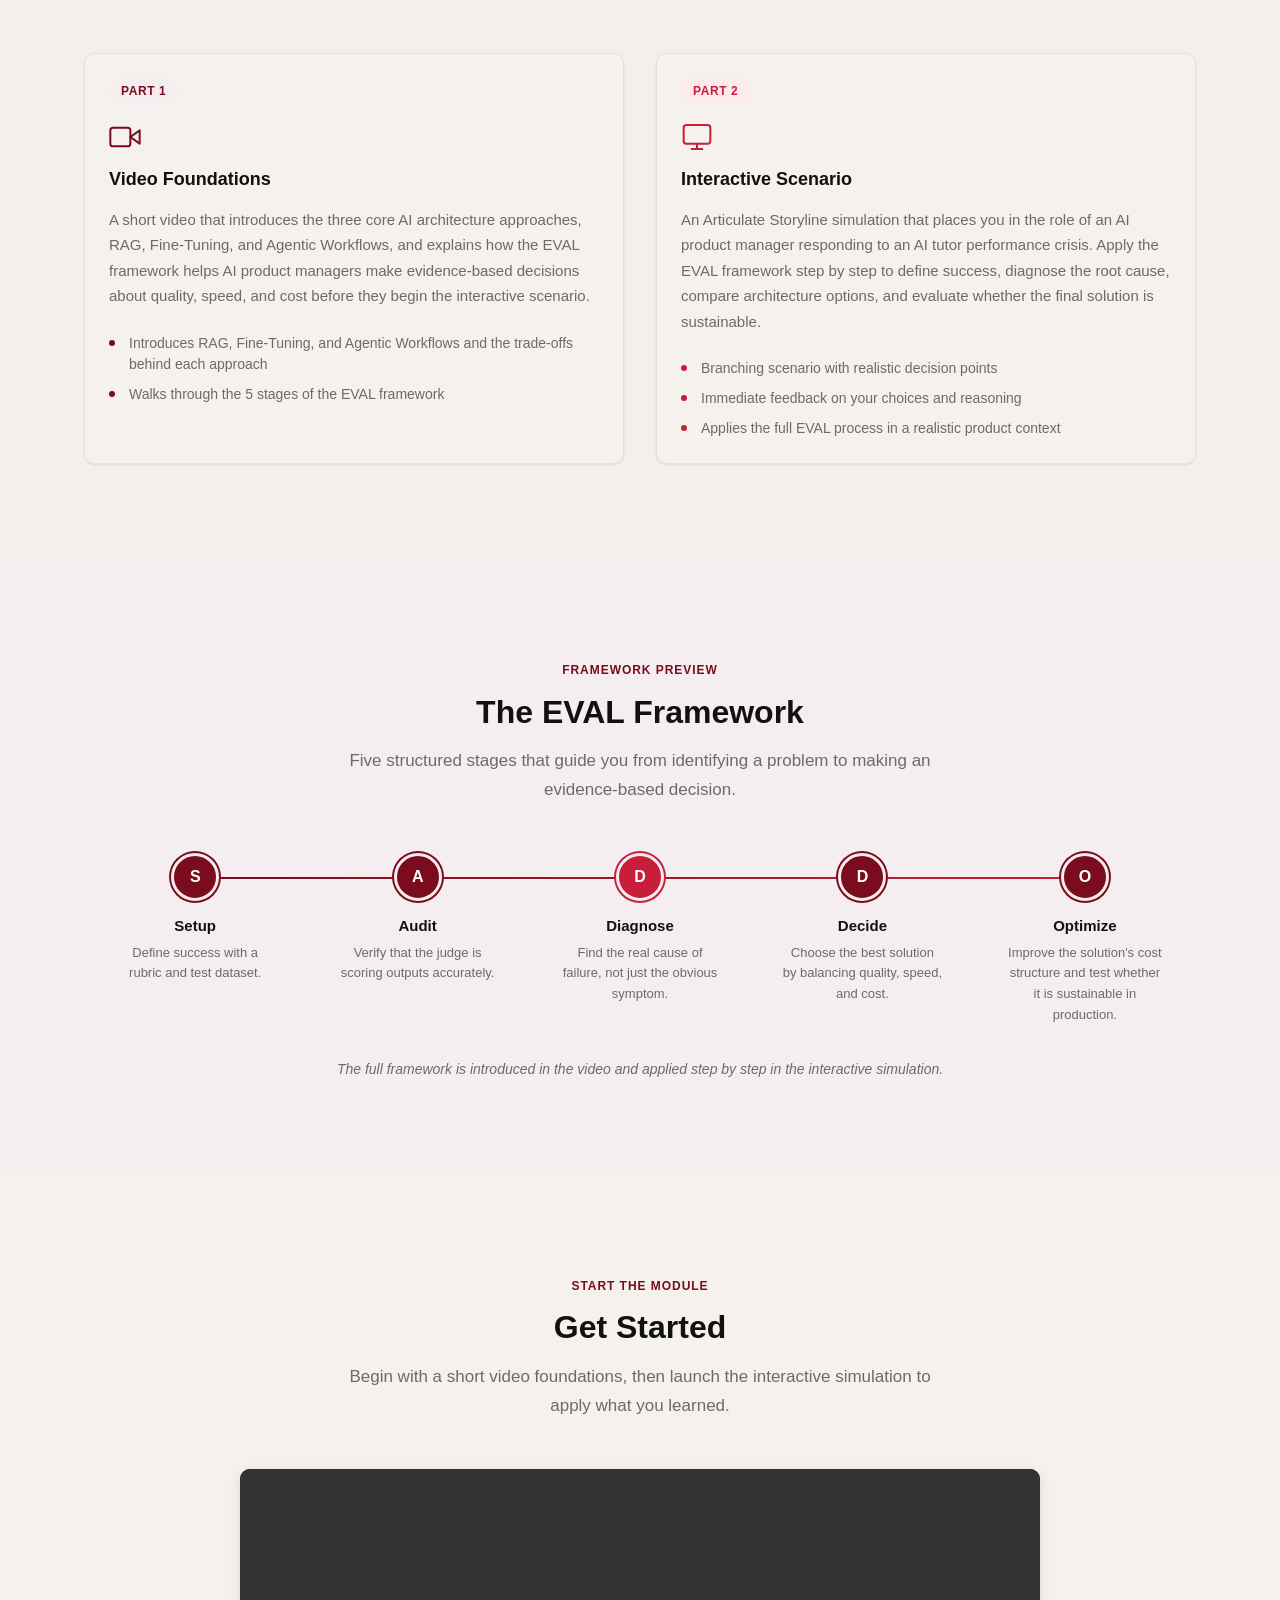
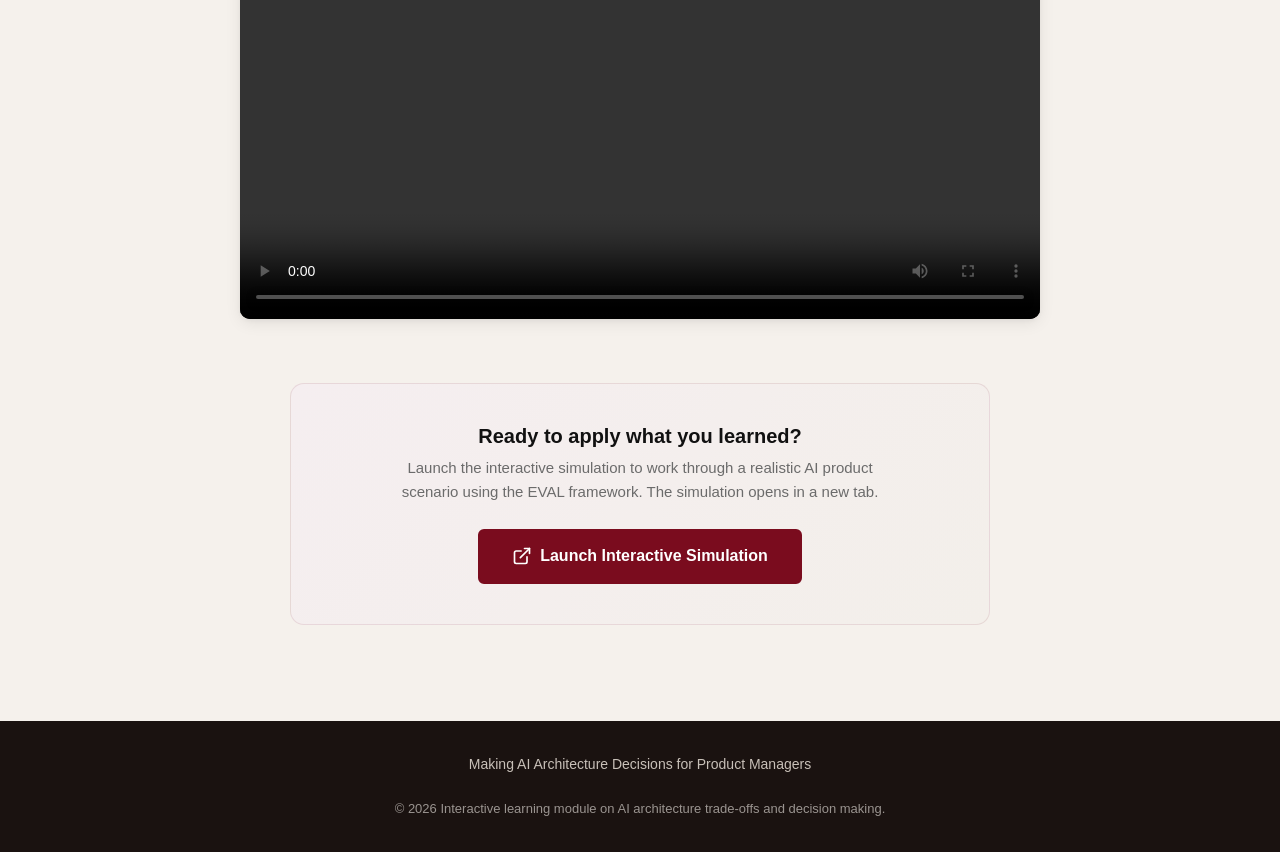
==== commit 8bfeebbd: "Update homepage content" ====
--- a/index.html
+++ b/index.html
@@ -57,7 +57,7 @@
         <div class="hero__ctas">
           <a href="#start-module" class="btn btn-primary" aria-label="Watch video overview — scrolls to video section">
             <svg aria-hidden="true" xmlns="http://www.w3.org/2000/svg" width="18" height="18" viewBox="0 0 24 24" fill="currentColor"><path d="M8 5v14l11-7z"/></svg>
-            Watch Video Overview
+            Watch Video Foundations
           </a>
           <a href="https://zhijing-lin.github.io/AI-PM-2/"
              class="btn btn-secondary"
@@ -383,7 +383,7 @@
       <span class="section-label">Start the Module</span>
       <h2 class="section-title" id="start-title">Get Started</h2>
       <p class="section-intro">
-        Begin with a short video overview, then launch the interactive simulation to apply what you learned.
+        Begin with a short video foundations, then launch the interactive simulation to apply what you learned.
       </p>
     </div>
 
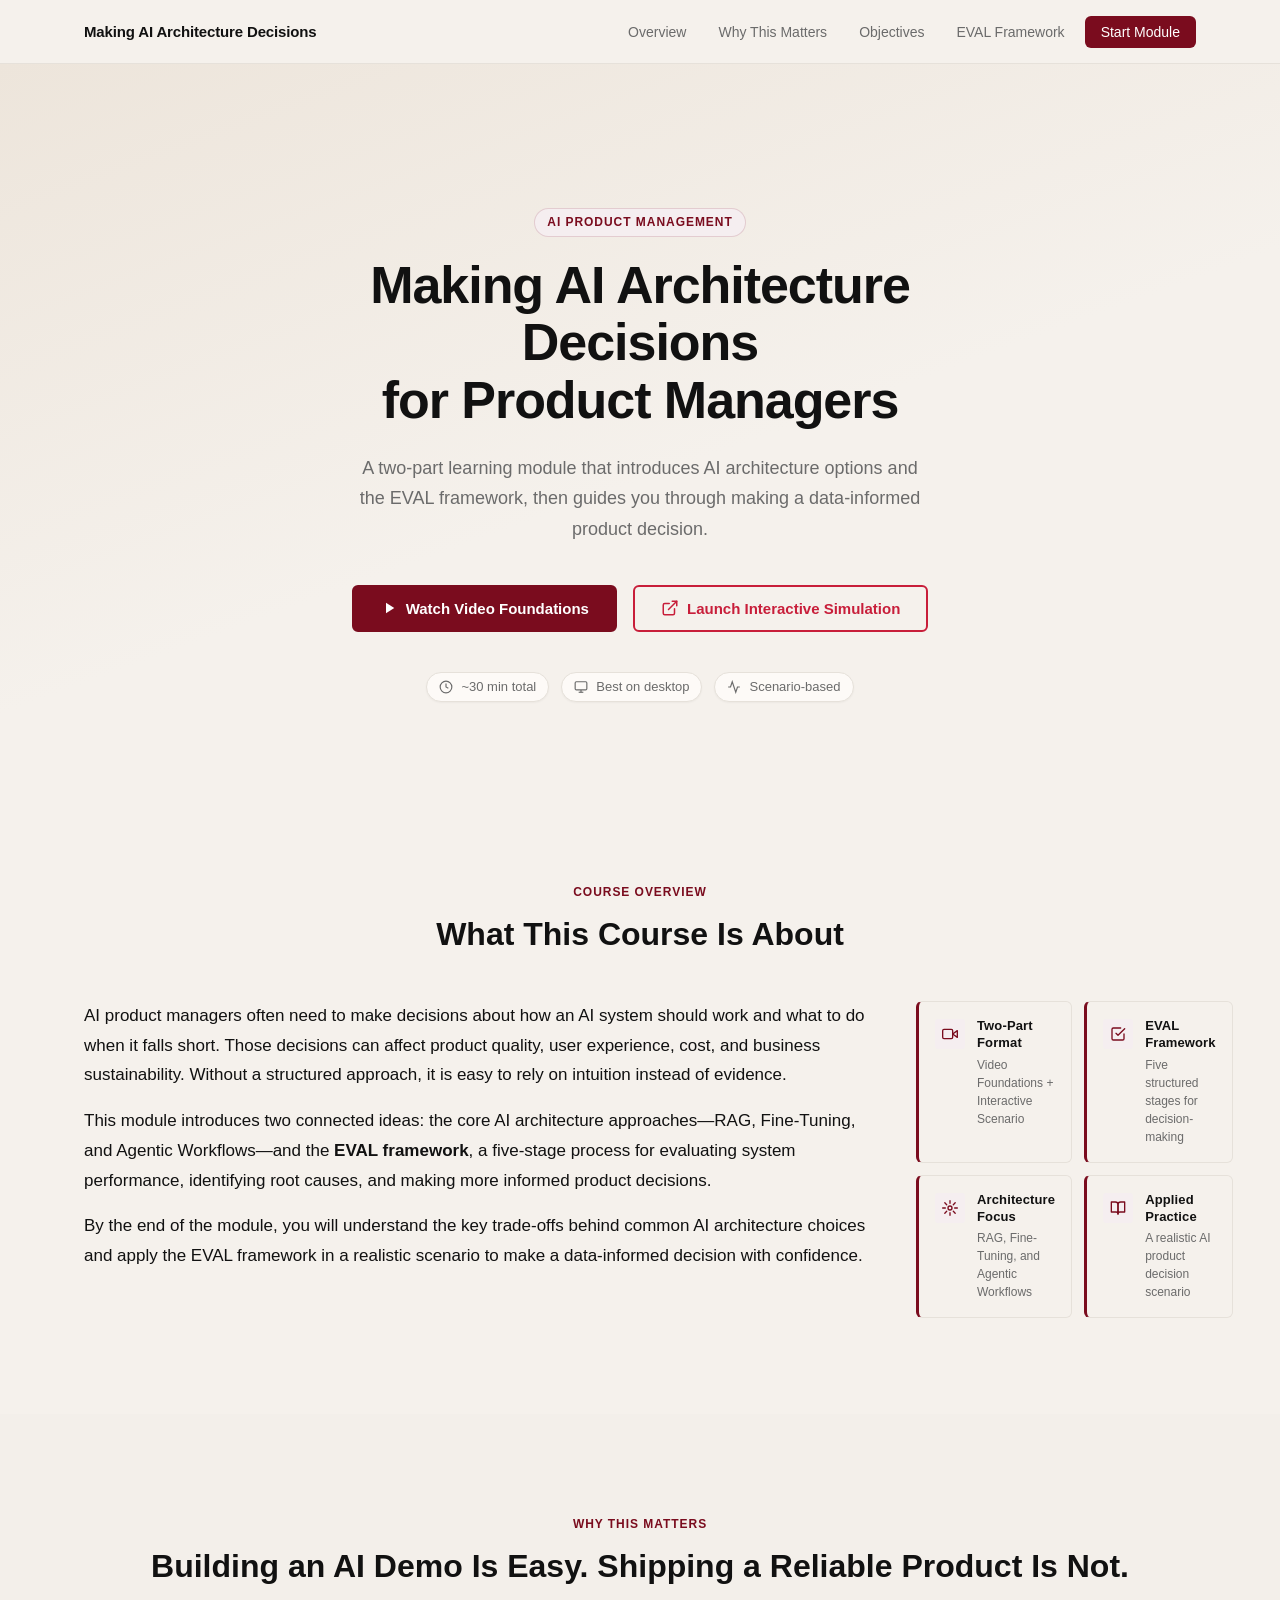
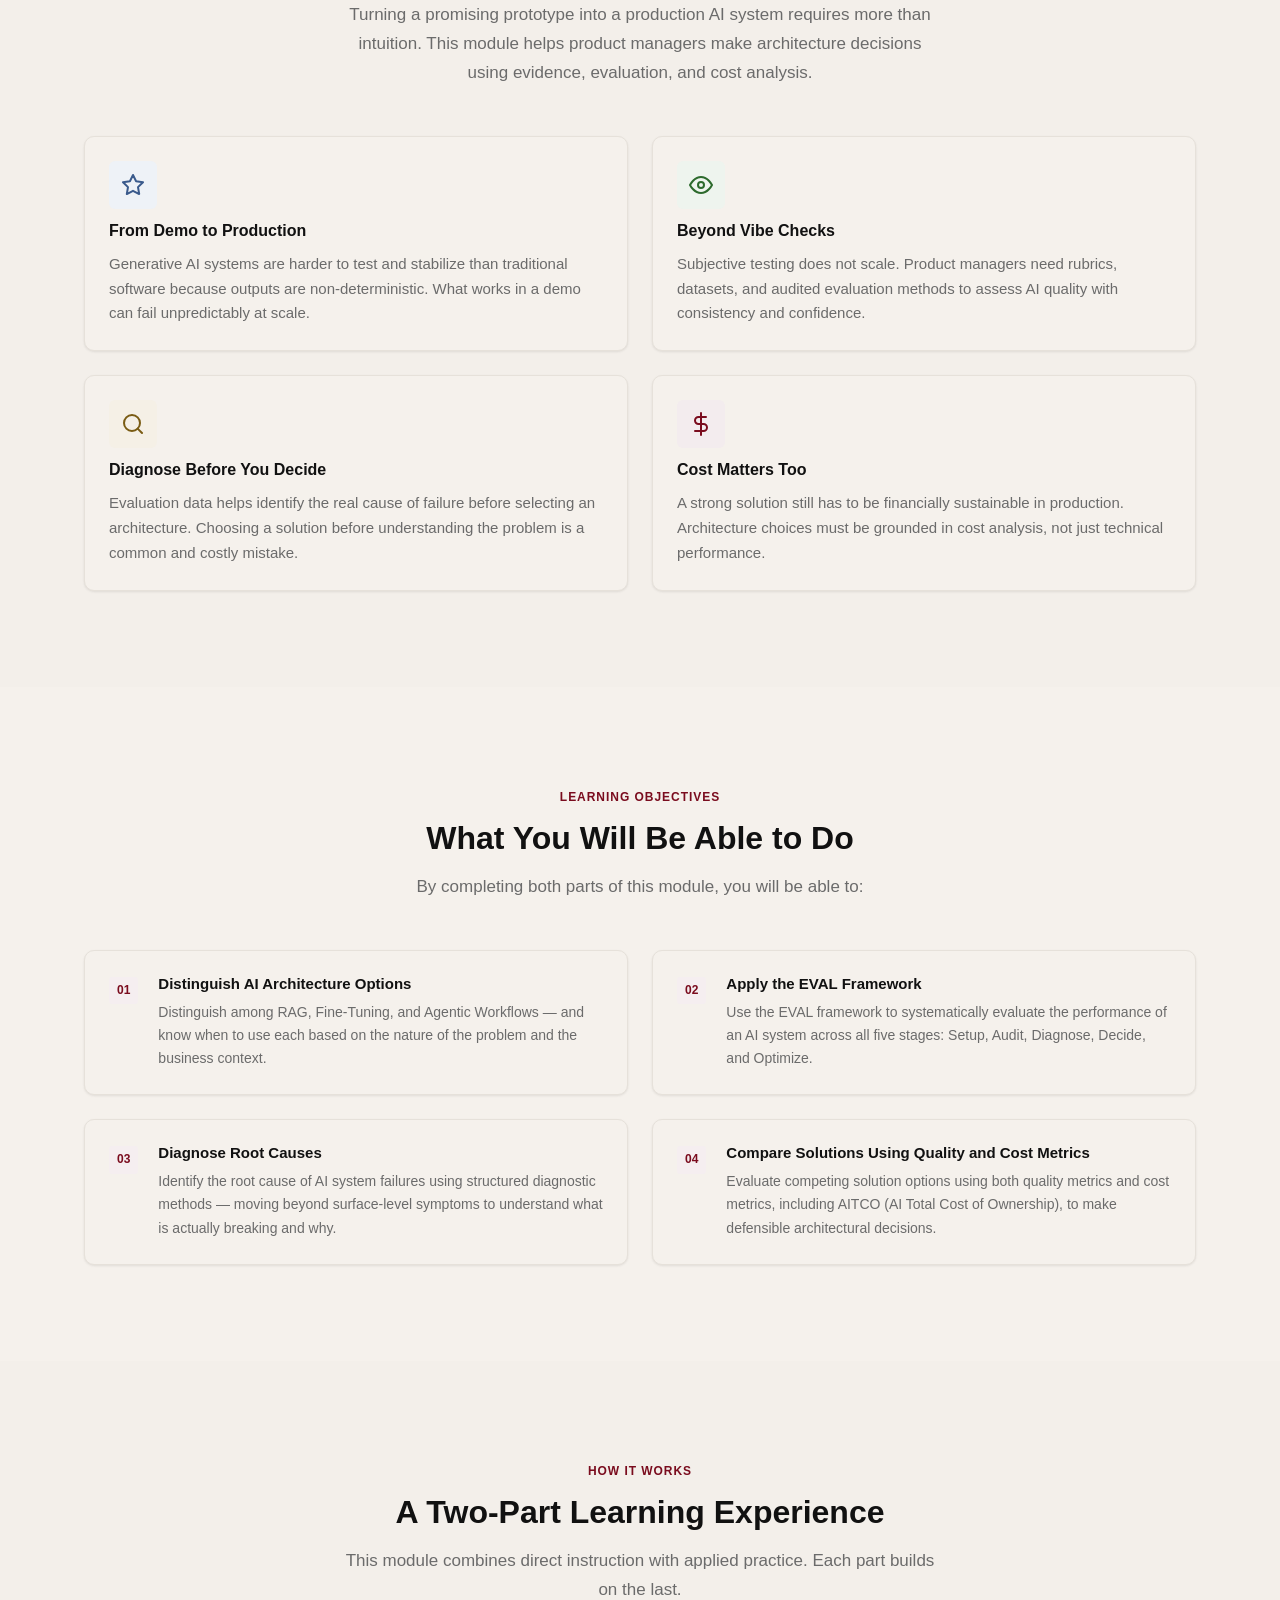
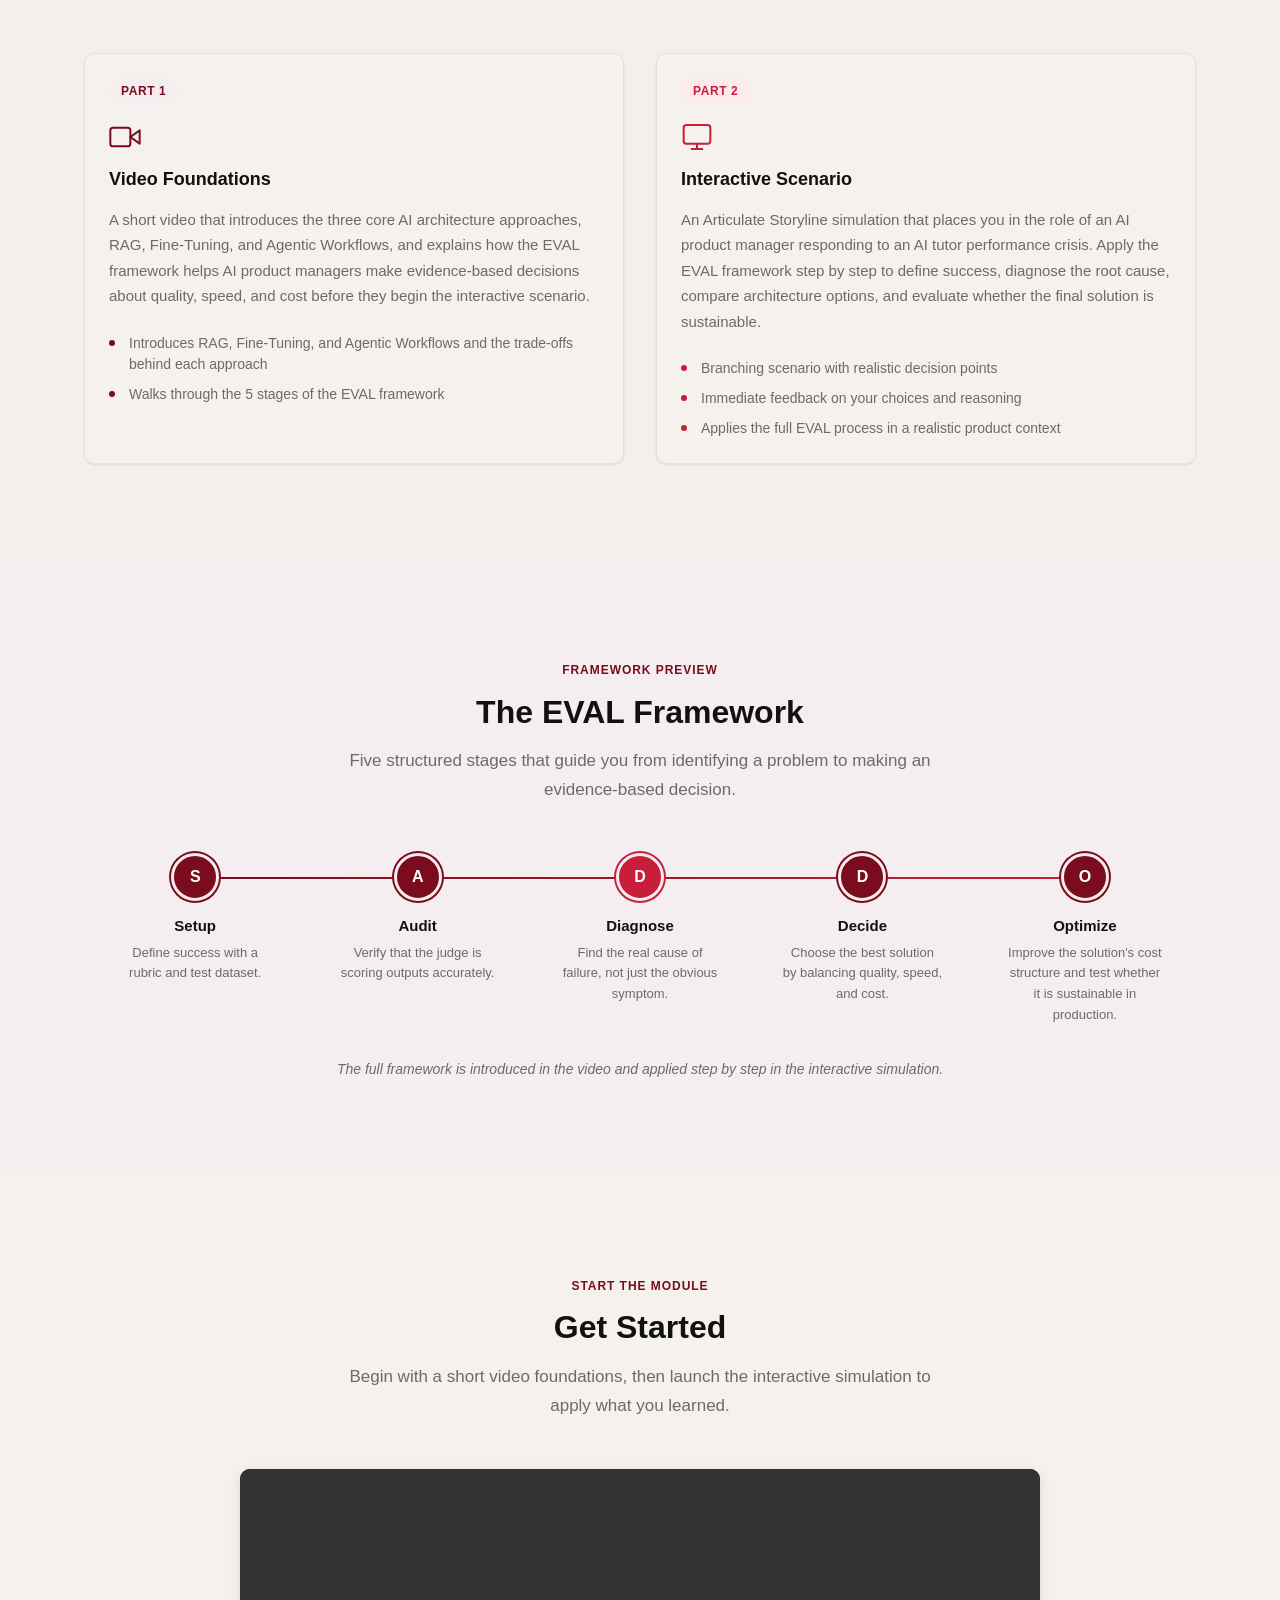
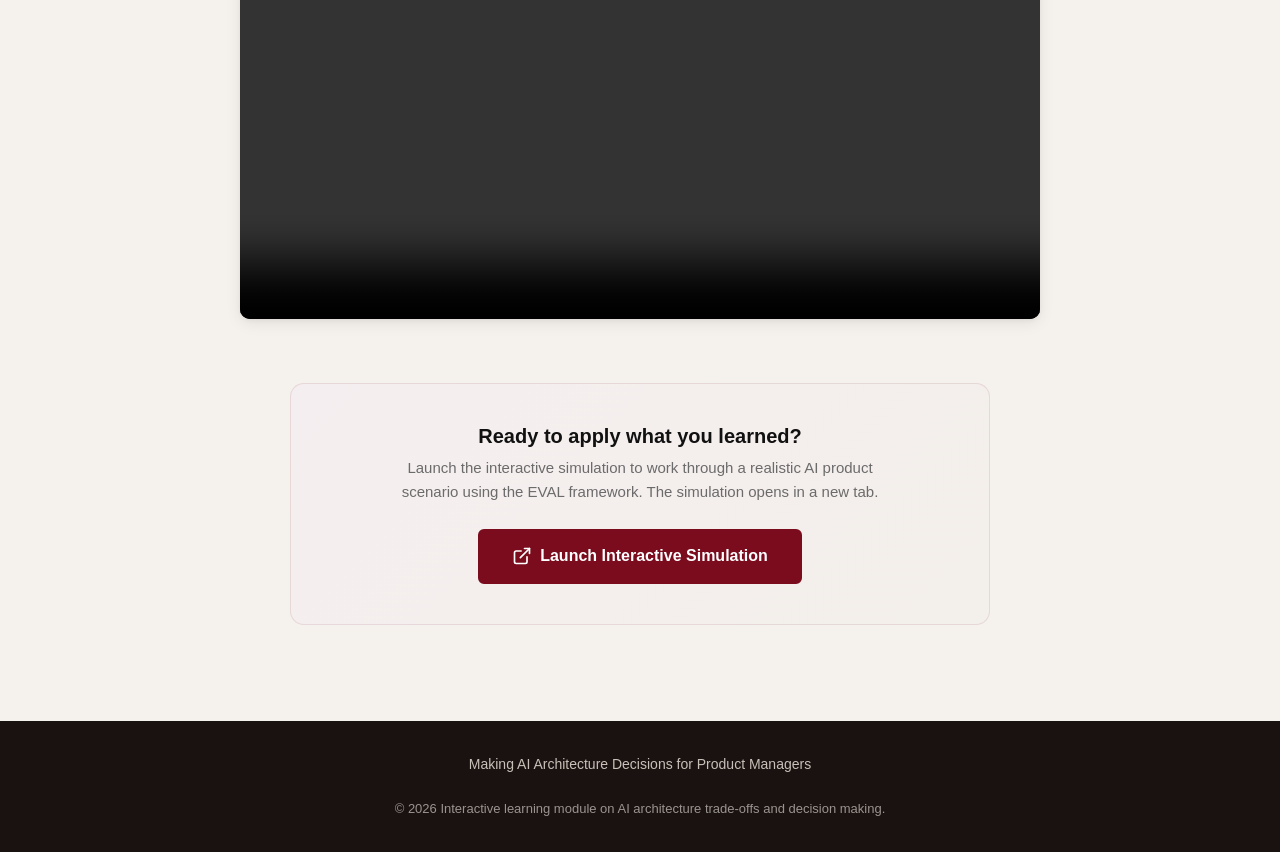
==== commit 9001c911: "Fix video wrapper markup" ====
--- a/index.html
+++ b/index.html
@@ -20,7 +20,7 @@
   To:     data-storyline-url="https://your-actual-url.com/your-module/story.html"
   This single change updates ALL launch buttons on the page automatically.
   ============================================================ -->
-<body data-storyline-url="https://zhijing-lin.github.io/AI-PM-2/">
+<body data-storyline-url="https://zhijing-lin.github.io/AI-PM-3/">
 
   <!-- ============================================================
     NAVIGATION
@@ -59,7 +59,7 @@
             <svg aria-hidden="true" xmlns="http://www.w3.org/2000/svg" width="18" height="18" viewBox="0 0 24 24" fill="currentColor"><path d="M8 5v14l11-7z"/></svg>
             Watch Video Foundations
           </a>
-          <a href="https://zhijing-lin.github.io/AI-PM-2/"
+          <a href="https://zhijing-lin.github.io/AI-PM-3/"
              class="btn btn-secondary"
              data-storyline-target
              target="_blank"
@@ -388,47 +388,53 @@
     </div>
 
         <!-- Video Player -->
-        <div class="video-wrapper">
-          <!--
-            TODO: Place your video file at assets/video/intro.mp4
-            See assets/video/README.txt for file specifications.
-            Alternatively, replace this <video> block with an <iframe>
-            embed from YouTube or Vimeo.
-          -->
-          <video
-            class="course-video"
-            controls
-            preload="metadata"
-            aria-label="Course introduction video: Evaluating AI Systems for Product Managers">
-            <source src="assets/video/intro.mp4" type="video/mp4">
-            <!-- Fallback message if browser cannot play the video -->
-            <p>
-              Your browser does not support HTML5 video.
-              <a href="assets/video/intro.mp4" download>Download the video</a> to watch it locally.
-            </p>
-          </video>
-        </div>
-
-        <!-- Simulation CTA -->
-        <div class="sim-cta-block">
-          <div class="sim-cta-text">
-            <h3 class="sim-cta-heading">Ready to apply what you learned?</h3>
-            <p class="sim-cta-desc">
-              Launch the interactive simulation to work through a realistic AI product scenario
-              using the EVAL framework. The simulation opens in a new tab.
-            </p>
-          </div>
-          <a href="https://REPLACE_WITH_YOUR_STORYLINE_URL"
-             class="btn btn-primary btn-lg"
-             data-storyline-target
-             target="_blank"
-             rel="noopener noreferrer"
-             aria-label="Launch interactive simulation — opens in a new tab">
-            <svg aria-hidden="true" xmlns="http://www.w3.org/2000/svg" width="20" height="20" viewBox="0 0 24 24" fill="none" stroke="currentColor" stroke-width="2" stroke-linecap="round" stroke-linejoin="round"><path d="M18 13v6a2 2 0 0 1-2 2H5a2 2 0 0 1-2-2V8a2 2 0 0 1 2-2h6"/><polyline points="15 3 21 3 21 9"/><line x1="10" y1="14" x2="21" y2="3"/></svg>
-            Launch Interactive Simulation
-          </a>
-        </div>
-      </div>
+       <!-- Video Player -->
+<div class="video-wrapper">
+  <!--
+    TODO: Place your video file at assets/video/intro.mp4
+    See assets/video/README.txt for file specifications.
+    Alternatively, replace this <video> block with an <iframe>
+    embed from YouTube or Vimeo.
+  -->
+  <video
+    class="course-video"
+    controls
+    preload="metadata"
+    aria-label="Course introduction video: Making AI Architecture Decisions for Product Managers">
+    <source src="assets/video/intro.mp4" type="video/mp4">
+    <track
+      src="assets/video/intro.vtt"
+      kind="subtitles"
+      srclang="en"
+      label="English"
+      default>
+    <!-- Fallback message if browser cannot play the video -->
+    <p>
+      Your browser does not support HTML5 video.
+      <a href="assets/video/intro.mp4" download>Download the video</a> to watch it locally.
+    </p>
+  </video>
+</div>
+
+<!-- Simulation CTA -->
+<div class="sim-cta-block">
+  <div class="sim-cta-text">
+    <h3 class="sim-cta-heading">Ready to apply what you learned?</h3>
+    <p class="sim-cta-desc">
+      Launch the interactive simulation to work through a realistic AI product scenario
+      using the EVAL framework. The simulation opens in a new tab.
+    </p>
+  </div>
+  <a href="https://zhijing-lin.github.io/AI-PM-3/"
+     class="btn btn-primary btn-lg"
+     data-storyline-target
+     target="_blank"
+     rel="noopener noreferrer"
+     aria-label="Launch interactive simulation — opens in a new tab">
+    <svg aria-hidden="true" xmlns="http://www.w3.org/2000/svg" width="20" height="20" viewBox="0 0 24 24" fill="none" stroke="currentColor" stroke-width="2" stroke-linecap="round" stroke-linejoin="round"><path d="M18 13v6a2 2 0 0 1-2 2H5a2 2 0 0 1-2-2V8a2 2 0 0 1 2-2h6"/><polyline points="15 3 21 3 21 9"/><line x1="10" y1="14" x2="21" y2="3"/></svg>
+    Launch Interactive Simulation
+  </a>
+</div>
     </section>
 
 
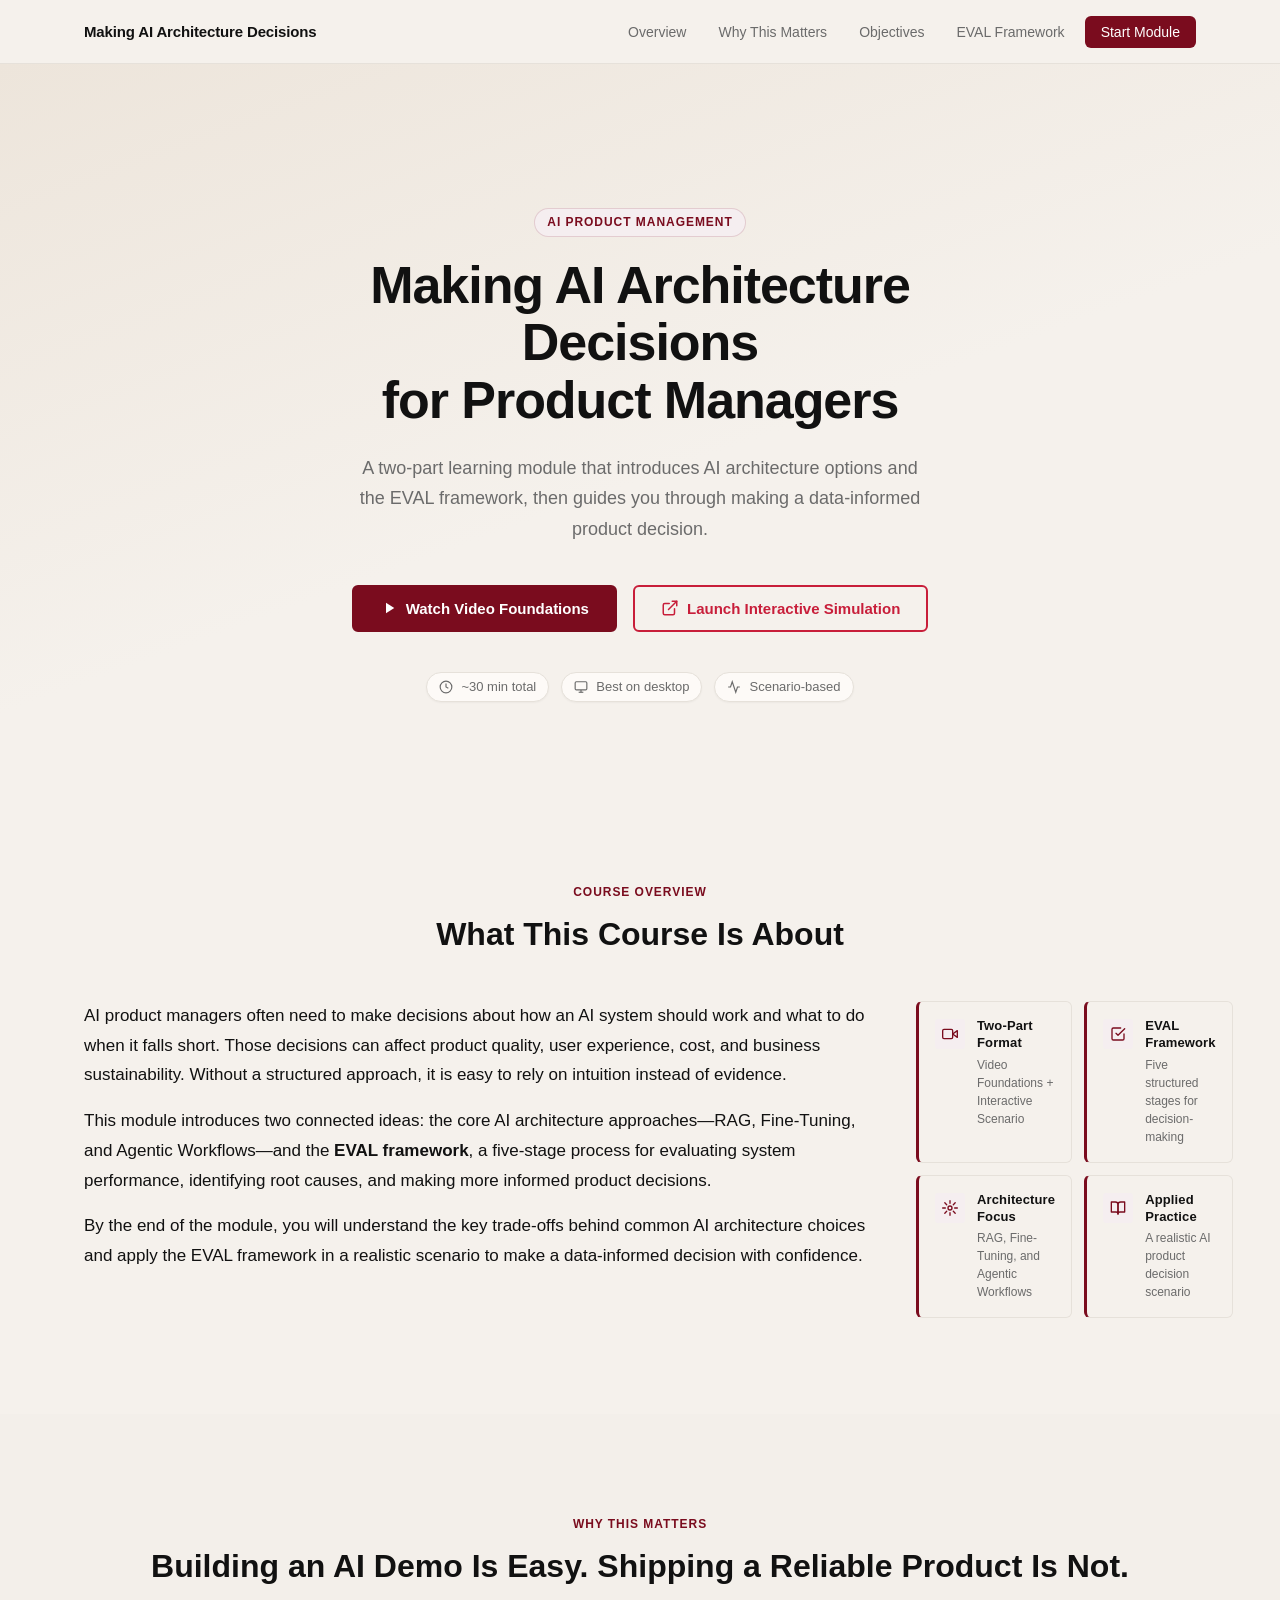
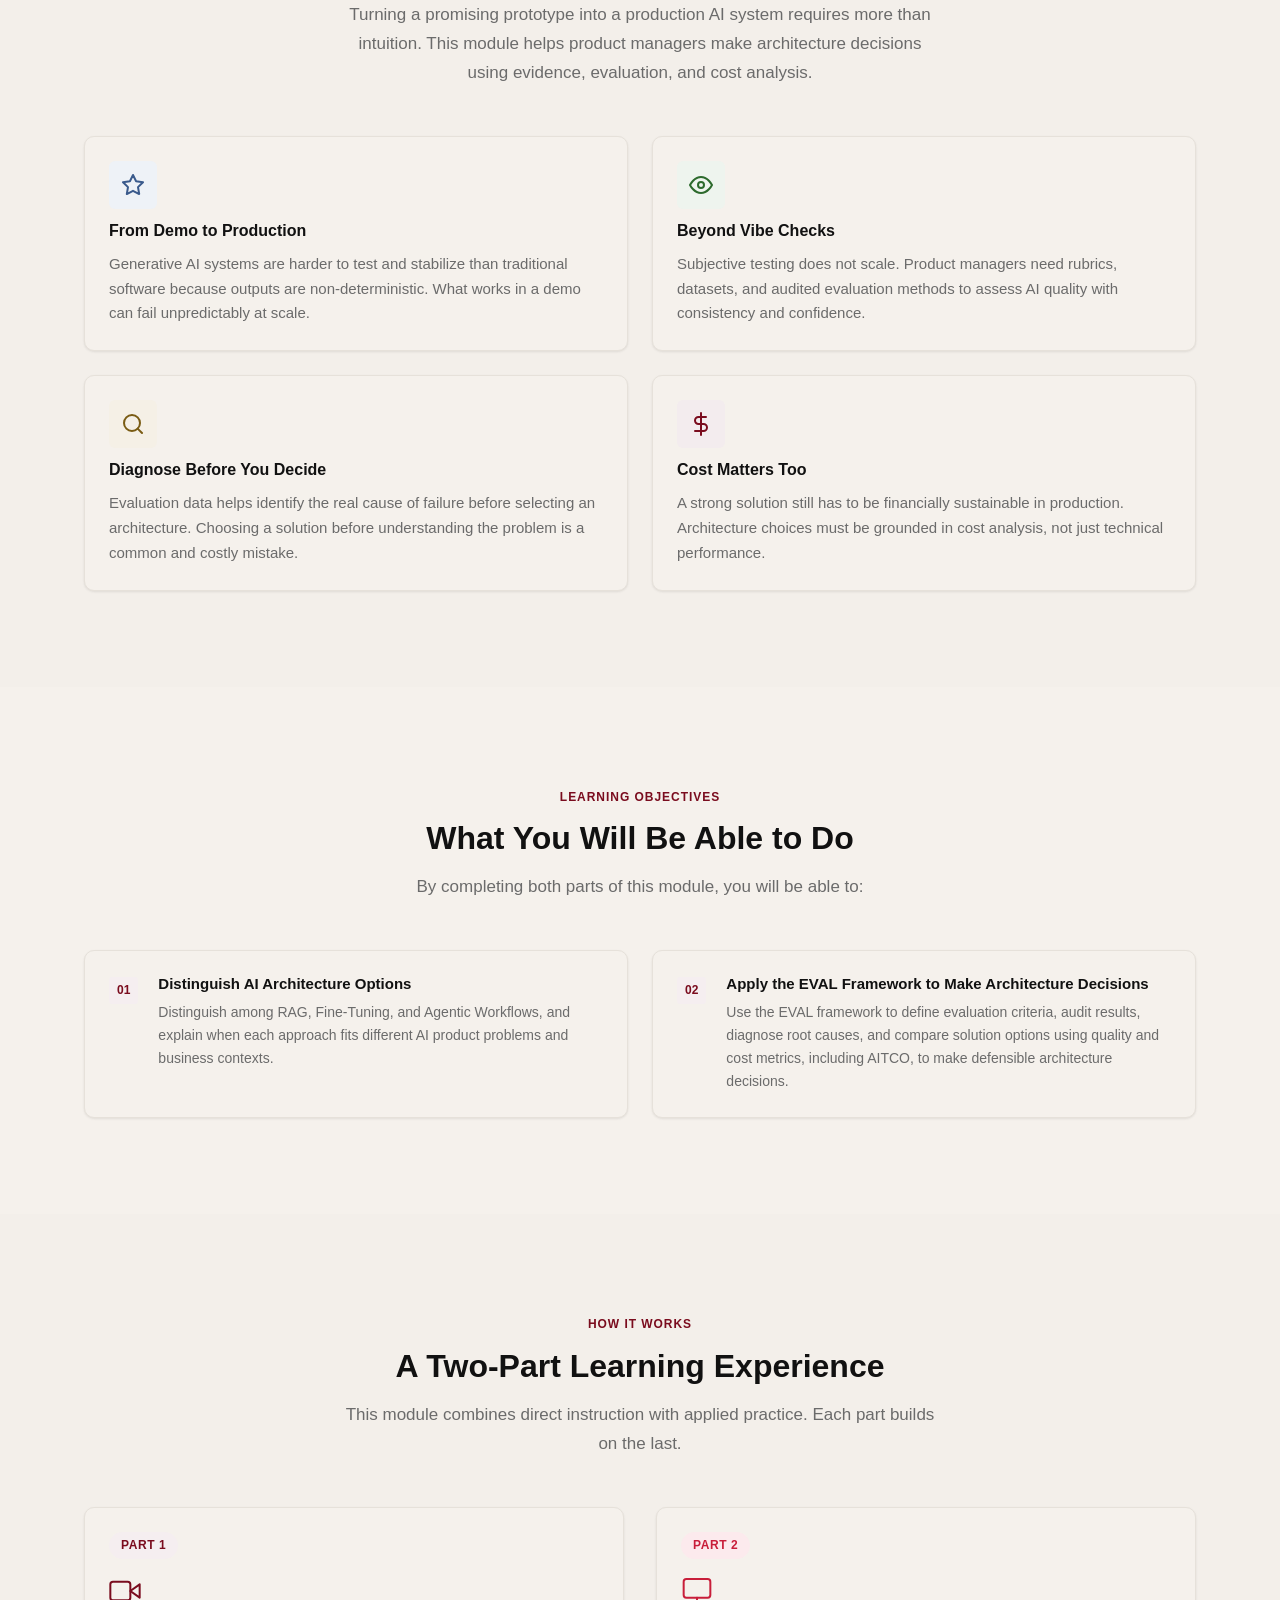
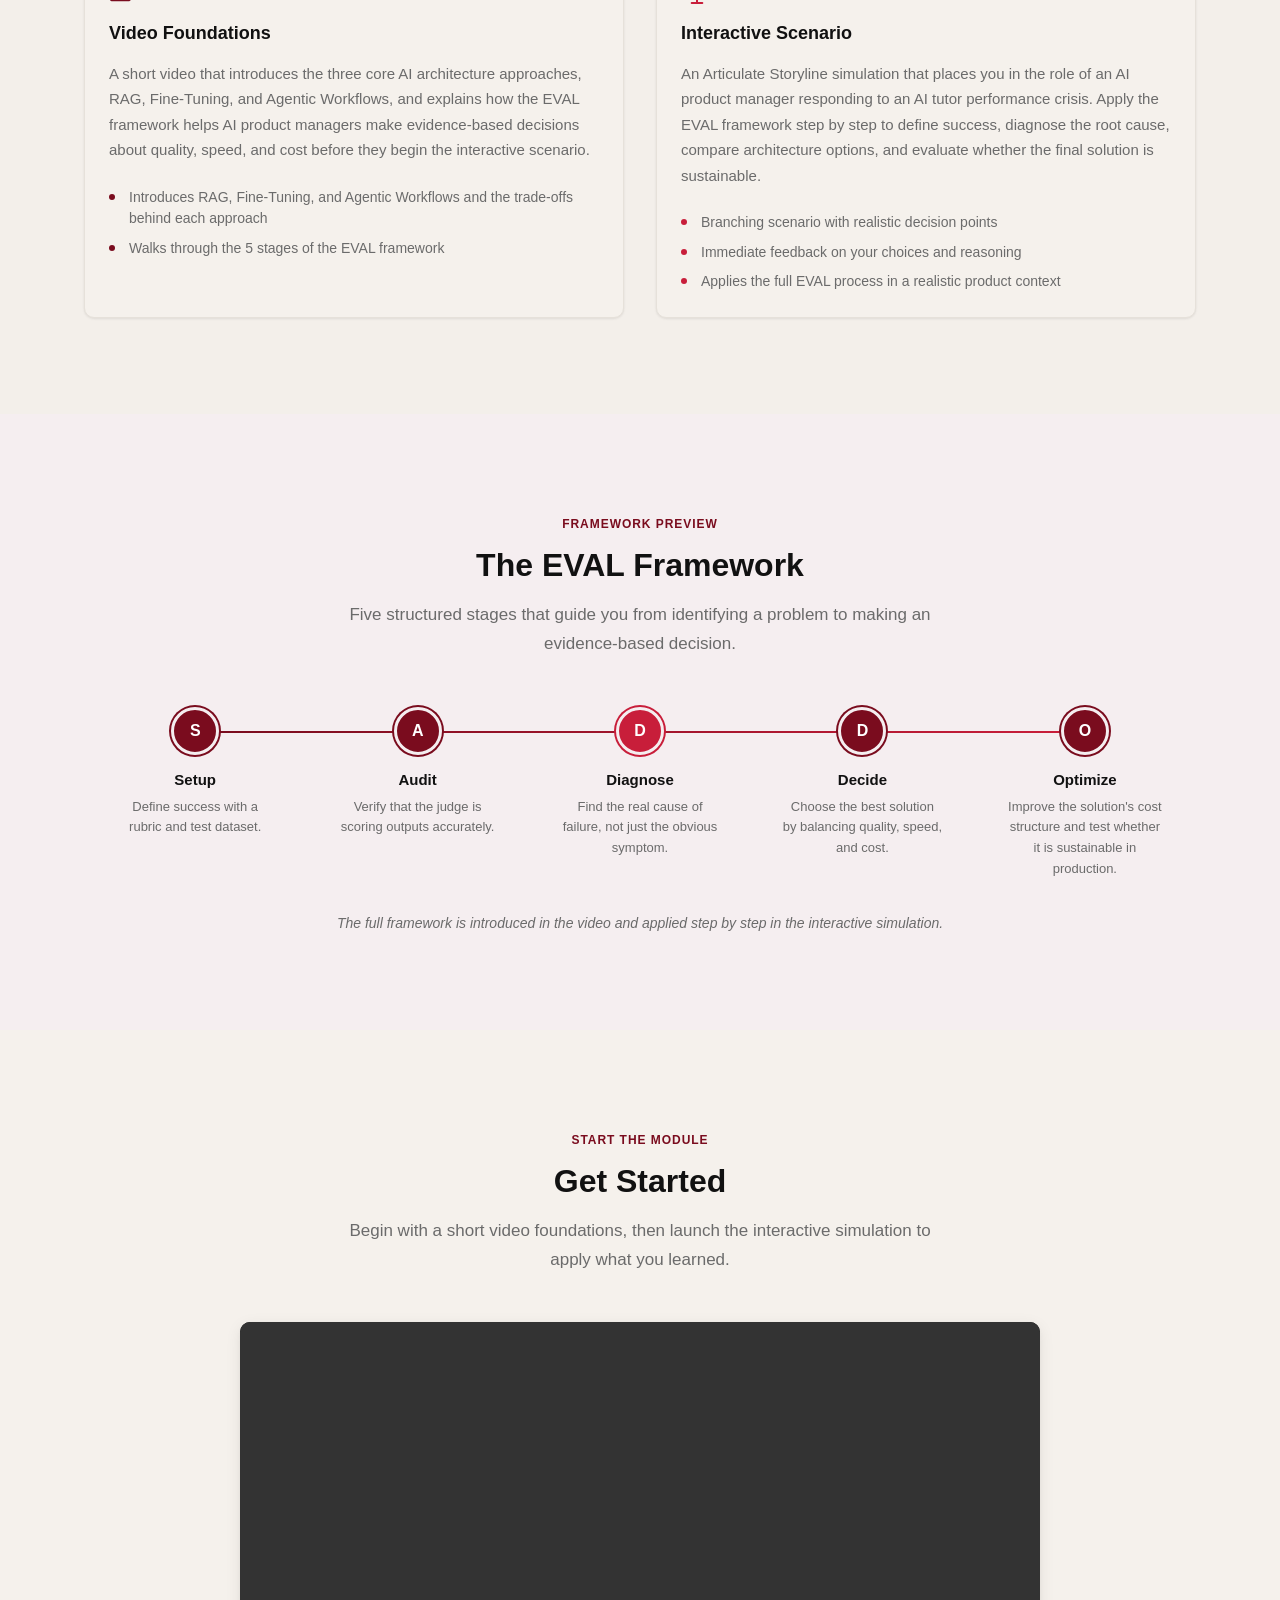
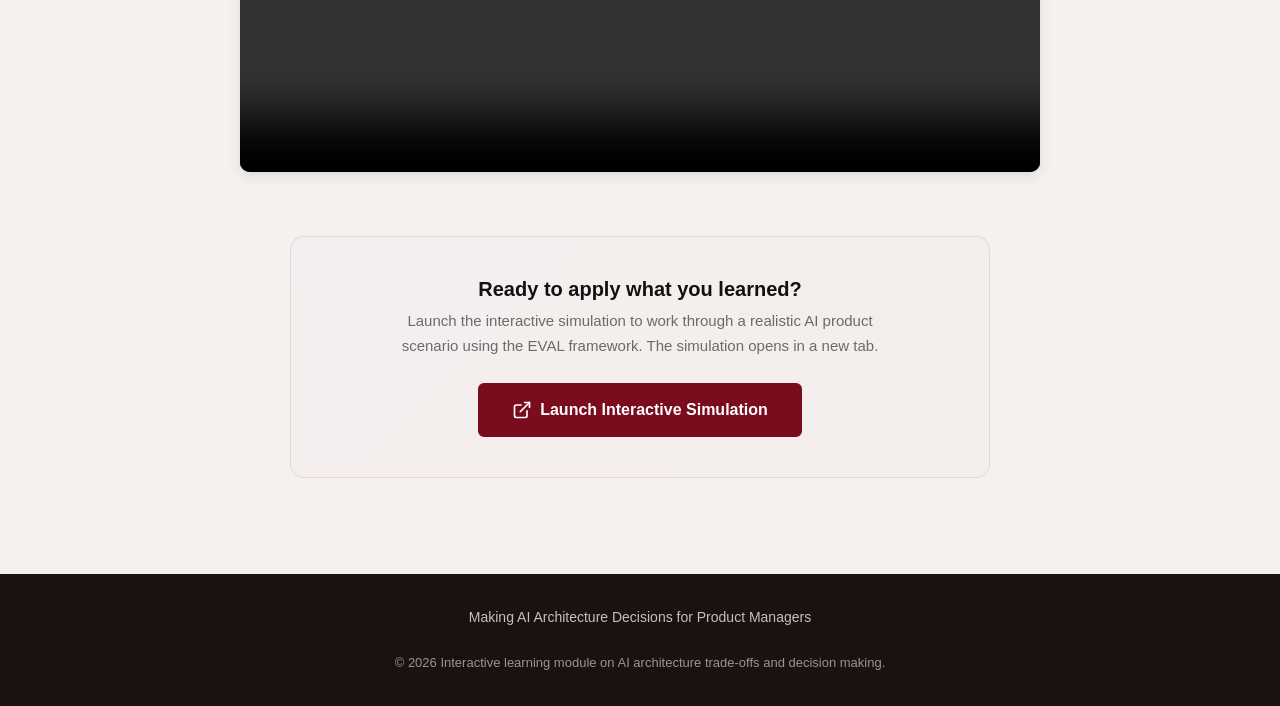
==== commit 944712e5: "Update learning objectives" ====
--- a/index.html
+++ b/index.html
@@ -20,7 +20,7 @@
   To:     data-storyline-url="https://your-actual-url.com/your-module/story.html"
   This single change updates ALL launch buttons on the page automatically.
   ============================================================ -->
-<body data-storyline-url="https://zhijing-lin.github.io/AI-PM-3/">
+<body data-storyline-url="https://zhijing-lin.github.io/Menu/">
 
   <!-- ============================================================
     NAVIGATION
@@ -59,7 +59,7 @@
             <svg aria-hidden="true" xmlns="http://www.w3.org/2000/svg" width="18" height="18" viewBox="0 0 24 24" fill="currentColor"><path d="M8 5v14l11-7z"/></svg>
             Watch Video Foundations
           </a>
-          <a href="https://zhijing-lin.github.io/AI-PM-3/"
+          <a href="https://zhijing-lin.github.io/Menu/"
              class="btn btn-secondary"
              data-storyline-target
              target="_blank"
@@ -211,58 +211,38 @@
       SECTION 4: LEARNING OBJECTIVES
     ============================================================ -->
     <section id="objectives" class="section bg-white" aria-labelledby="objectives-title">
-      <div class="container">
-        <div class="section-header">
-          <span class="section-label">Learning Objectives</span>
-          <h2 class="section-title" id="objectives-title">What You Will Be Able to Do</h2>
-          <p class="section-intro">
-            By completing both parts of this module, you will be able to:
+  <div class="container">
+    <div class="section-header">
+      <span class="section-label">Learning Objectives</span>
+      <h2 class="section-title" id="objectives-title">What You Will Be Able to Do</h2>
+      <p class="section-intro">
+        By completing both parts of this module, you will be able to:
+      </p>
+    </div>
+
+    <ol class="objectives-list" role="list">
+      <li class="card objective-card" role="listitem">
+        <span class="objective-number" aria-hidden="true">01</span>
+        <div class="objective-content">
+          <h3 class="objective-title">Distinguish AI Architecture Options</h3>
+          <p class="objective-desc">
+            Distinguish among RAG, Fine-Tuning, and Agentic Workflows, and explain when each approach fits different AI product problems and business contexts.
           </p>
         </div>
-        <ol class="objectives-list" role="list">
-          <li class="card objective-card" role="listitem">
-            <span class="objective-number" aria-hidden="true">01</span>
-            <div class="objective-content">
-              <h3 class="objective-title">Distinguish AI Architecture Options</h3>
-              <p class="objective-desc">
-                Distinguish among RAG, Fine-Tuning, and Agentic Workflows — and know when to use
-                each based on the nature of the problem and the business context.
-              </p>
-            </div>
-          </li>
-          <li class="card objective-card" role="listitem">
-            <span class="objective-number" aria-hidden="true">02</span>
-            <div class="objective-content">
-              <h3 class="objective-title">Apply the EVAL Framework</h3>
-              <p class="objective-desc">
-                Use the EVAL framework to systematically evaluate the performance of an AI system
-                across all five stages: Setup, Audit, Diagnose, Decide, and Optimize.
-              </p>
-            </div>
-          </li>
-          <li class="card objective-card" role="listitem">
-            <span class="objective-number" aria-hidden="true">03</span>
-            <div class="objective-content">
-              <h3 class="objective-title">Diagnose Root Causes</h3>
-              <p class="objective-desc">
-                Identify the root cause of AI system failures using structured diagnostic methods —
-                moving beyond surface-level symptoms to understand what is actually breaking and why.
-              </p>
-            </div>
-          </li>
-          <li class="card objective-card" role="listitem">
-            <span class="objective-number" aria-hidden="true">04</span>
-            <div class="objective-content">
-              <h3 class="objective-title">Compare Solutions Using Quality and Cost Metrics</h3>
-              <p class="objective-desc">
-                Evaluate competing solution options using both quality metrics and cost metrics,
-                including AITCO (AI Total Cost of Ownership), to make defensible architectural decisions.
-              </p>
-            </div>
-          </li>
-        </ol>
-      </div>
-    </section>
+      </li>
+
+      <li class="card objective-card" role="listitem">
+        <span class="objective-number" aria-hidden="true">02</span>
+        <div class="objective-content">
+          <h3 class="objective-title">Apply the EVAL Framework to Make Architecture Decisions</h3>
+          <p class="objective-desc">
+            Use the EVAL framework to define evaluation criteria, audit results, diagnose root causes, and compare solution options using quality and cost metrics, including AITCO, to make defensible architecture decisions.
+          </p>
+        </div>
+      </li>
+    </ol>
+  </div>
+</section>
 
     <!-- ============================================================
       SECTION 5: HOW THE COURSE WORKS
@@ -425,7 +405,7 @@
       using the EVAL framework. The simulation opens in a new tab.
     </p>
   </div>
-  <a href="https://zhijing-lin.github.io/AI-PM-3/"
+  <a href="https://zhijing-lin.github.io/Menu/"
      class="btn btn-primary btn-lg"
      data-storyline-target
      target="_blank"
